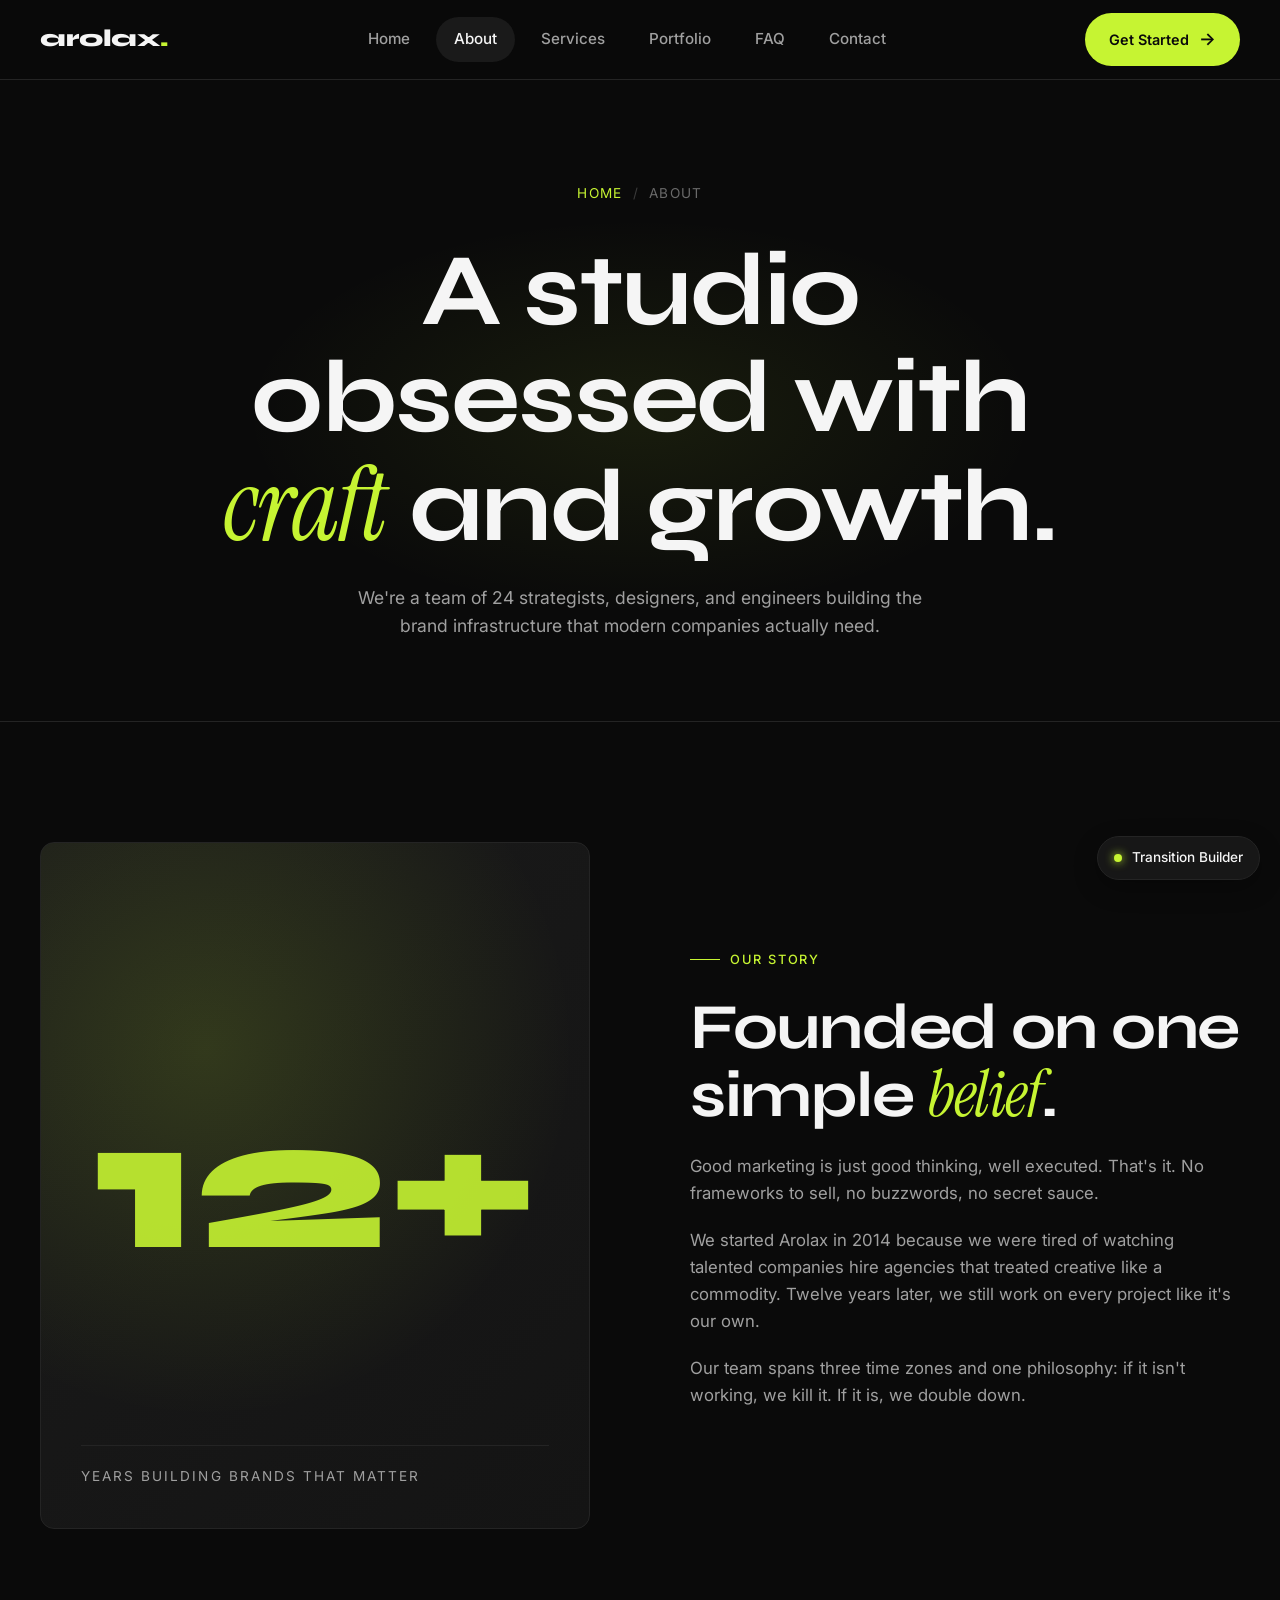
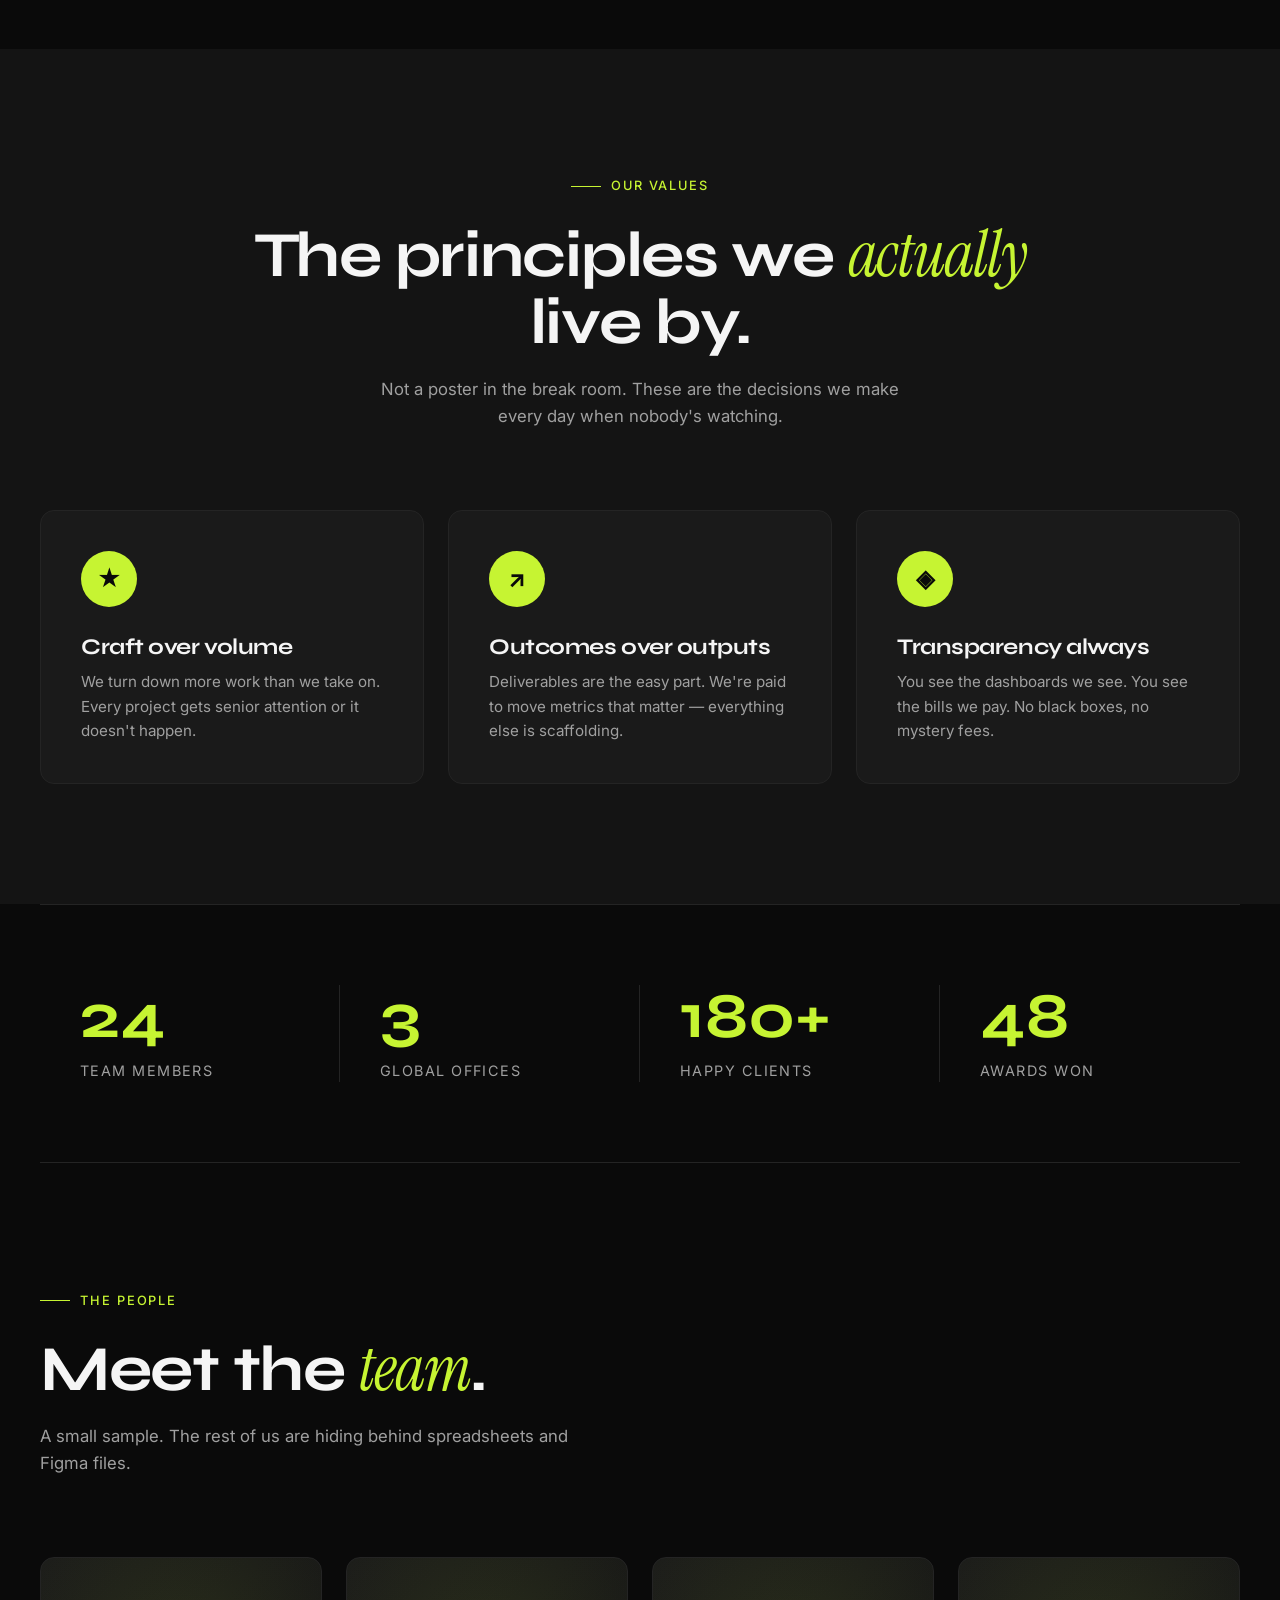
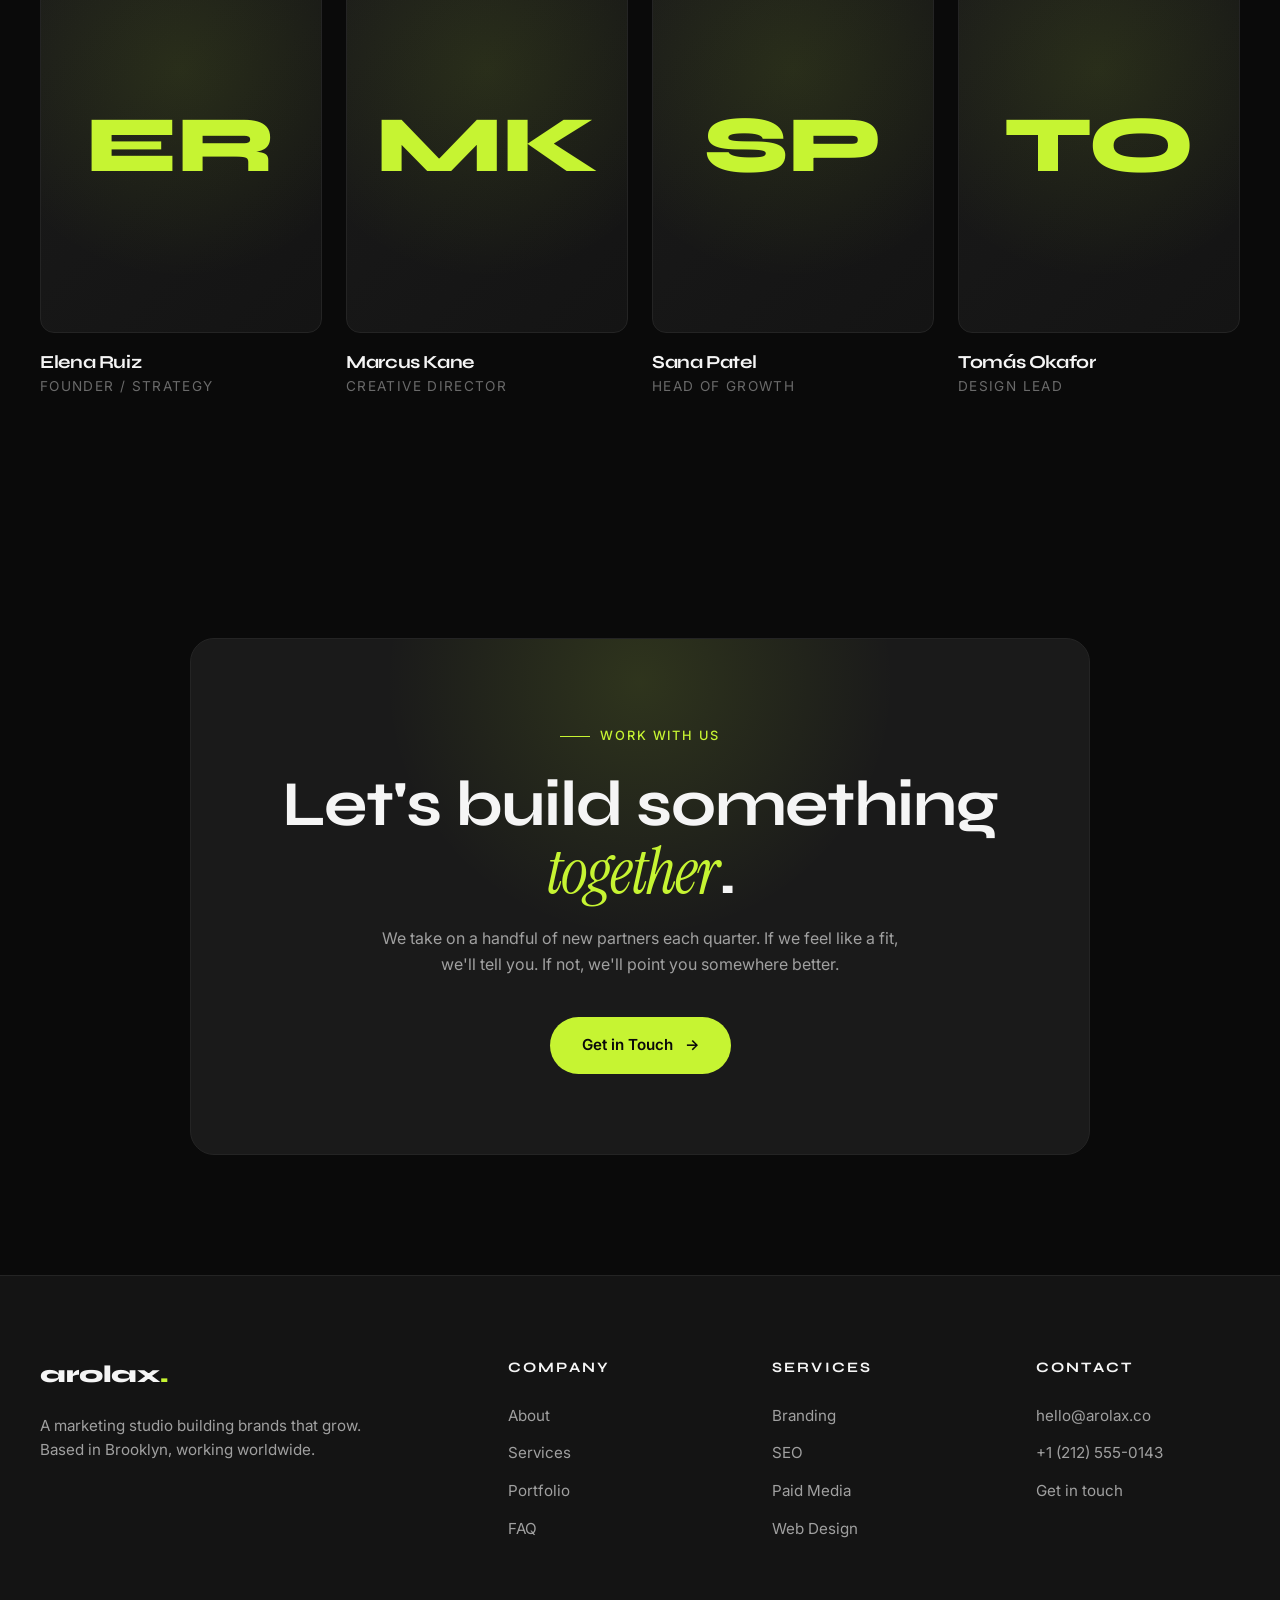
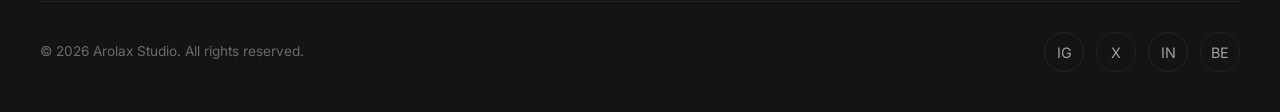
==== about.html @ c4011bba "created page transition builder" ====
<!DOCTYPE html>
<html lang="en">
<head>
    <meta charset="UTF-8">
    <meta name="viewport" content="width=device-width, initial-scale=1.0">
    <link rel="icon" type="image/png" href="favicon.png">
    <title>About — Arolax</title>
    <link rel="preconnect" href="https://fonts.googleapis.com">
    <link rel="preconnect" href="https://fonts.gstatic.com" crossorigin>
    <link href="https://fonts.googleapis.com/css2?family=Inter:wght@400;500;600;700&family=Syne:wght@500;600;700;800&family=Instrument+Serif&display=swap" rel="stylesheet">
    <link rel="stylesheet" href="css/style.css">
    <script>try{sessionStorage.getItem('pt:transitioning')==='1'&&document.documentElement.classList.add('pt-arriving');}catch(e){}</script>
</head>
<body>

    <nav class="navbar">
        <div class="nav-inner">
            <a href="index.html" class="logo">arolax<span>.</span></a>
            <ul class="nav-links">
                <li><a href="index.html">Home</a></li>
                <li><a href="about.html" class="active">About</a></li>
                <li><a href="services.html">Services</a></li>
                <li><a href="portfolio.html">Portfolio</a></li>
                <li><a href="faq.html">FAQ</a></li>
                <li><a href="contact.html">Contact</a></li>
            </ul>
            <a href="contact.html" class="nav-cta">Get Started</a>
        </div>
    </nav>

    <!-- Page hero -->
    <section class="page-hero">
        <div class="container">
            <div class="page-hero-inner">
                <div class="breadcrumb"><a href="index.html">Home</a><span class="sep">/</span><span>About</span></div>
                <h1>A studio obsessed with <em>craft</em> and growth.</h1>
                <p>We're a team of 24 strategists, designers, and engineers building the brand infrastructure that modern companies actually need.</p>
            </div>
        </div>
    </section>

    <!-- About grid -->
    <section>
        <div class="container">
            <div class="about-grid">
                <div class="about-visual">
                    <div class="about-visual-num">12+</div>
                    <div class="about-visual-label">Years Building Brands That Matter</div>
                </div>
                <div class="about-text">
                    <span class="eyebrow">Our Story</span>
                    <h2>Founded on one simple <em style="font-family:'Instrument Serif',serif;font-style:italic;color:var(--accent);font-weight:400;">belief</em>.</h2>
                    <p style="margin-top:24px;">Good marketing is just good thinking, well executed. That's it. No frameworks to sell, no buzzwords, no secret sauce.</p>
                    <p>We started Arolax in 2014 because we were tired of watching talented companies hire agencies that treated creative like a commodity. Twelve years later, we still work on every project like it's our own.</p>
                    <p>Our team spans three time zones and one philosophy: if it isn't working, we kill it. If it is, we double down.</p>
                </div>
            </div>
        </div>
    </section>

    <!-- Values -->
    <section style="background:var(--bg-alt);">
        <div class="container">
            <div class="section-head center">
                <span class="eyebrow">Our Values</span>
                <h2>The principles we <em style="font-family:'Instrument Serif',serif;font-style:italic;color:var(--accent);font-weight:400;">actually</em> live by.</h2>
                <p>Not a poster in the break room. These are the decisions we make every day when nobody's watching.</p>
            </div>
            <div class="values-grid">
                <div class="value-card">
                    <div class="value-icon">★</div>
                    <h3>Craft over volume</h3>
                    <p>We turn down more work than we take on. Every project gets senior attention or it doesn't happen.</p>
                </div>
                <div class="value-card">
                    <div class="value-icon">↗</div>
                    <h3>Outcomes over outputs</h3>
                    <p>Deliverables are the easy part. We're paid to move metrics that matter — everything else is scaffolding.</p>
                </div>
                <div class="value-card">
                    <div class="value-icon">◈</div>
                    <h3>Transparency always</h3>
                    <p>You see the dashboards we see. You see the bills we pay. No black boxes, no mystery fees.</p>
                </div>
            </div>
        </div>
    </section>

    <!-- Stats band -->
    <div class="container">
        <div class="stats-band">
            <div class="stat"><div class="stat-num">24</div><div class="stat-label">Team Members</div></div>
            <div class="stat"><div class="stat-num">3</div><div class="stat-label">Global Offices</div></div>
            <div class="stat"><div class="stat-num">180+</div><div class="stat-label">Happy Clients</div></div>
            <div class="stat"><div class="stat-num">48</div><div class="stat-label">Awards Won</div></div>
        </div>
    </div>

    <!-- Team -->
    <section>
        <div class="container">
            <div class="section-head">
                <span class="eyebrow">The People</span>
                <h2>Meet the <em style="font-family:'Instrument Serif',serif;font-style:italic;color:var(--accent);font-weight:400;">team</em>.</h2>
                <p>A small sample. The rest of us are hiding behind spreadsheets and Figma files.</p>
            </div>
            <div class="team-grid">
                <div class="team-card">
                    <div class="team-photo"><div class="team-photo-initial">ER</div></div>
                    <h4>Elena Ruiz</h4>
                    <div class="team-role">Founder / Strategy</div>
                </div>
                <div class="team-card">
                    <div class="team-photo"><div class="team-photo-initial">MK</div></div>
                    <h4>Marcus Kane</h4>
                    <div class="team-role">Creative Director</div>
                </div>
                <div class="team-card">
                    <div class="team-photo"><div class="team-photo-initial">SP</div></div>
                    <h4>Sana Patel</h4>
                    <div class="team-role">Head of Growth</div>
                </div>
                <div class="team-card">
                    <div class="team-photo"><div class="team-photo-initial">TO</div></div>
                    <h4>Tomás Okafor</h4>
                    <div class="team-role">Design Lead</div>
                </div>
            </div>
        </div>
    </section>

    <!-- CTA -->
    <div class="cta-band">
        <div class="container">
            <div class="cta-inner">
                <span class="eyebrow">Work With Us</span>
                <h2>Let's build something <em style="font-family:'Instrument Serif',serif;font-style:italic;color:var(--accent);font-weight:400;">together</em>.</h2>
                <p>We take on a handful of new partners each quarter. If we feel like a fit, we'll tell you. If not, we'll point you somewhere better.</p>
                <a href="contact.html" class="btn btn-primary">Get in Touch <span class="btn-arrow">→</span></a>
            </div>
        </div>
    </div>

    <footer class="footer">
        <div class="container">
            <div class="footer-top">
                <div class="footer-brand">
                    <a href="index.html" class="logo">arolax<span>.</span></a>
                    <p>A marketing studio building brands that grow. Based in Brooklyn, working worldwide.</p>
                </div>
                <div class="footer-col">
                    <h5>Company</h5>
                    <ul>
                        <li><a href="about.html">About</a></li>
                        <li><a href="services.html">Services</a></li>
                        <li><a href="portfolio.html">Portfolio</a></li>
                        <li><a href="faq.html">FAQ</a></li>
                    </ul>
                </div>
                <div class="footer-col">
                    <h5>Services</h5>
                    <ul>
                        <li><a href="services.html">Branding</a></li>
                        <li><a href="services.html">SEO</a></li>
                        <li><a href="services.html">Paid Media</a></li>
                        <li><a href="services.html">Web Design</a></li>
                    </ul>
                </div>
                <div class="footer-col">
                    <h5>Contact</h5>
                    <ul>
                        <li><a href="mailto:hello@arolax.co">hello@arolax.co</a></li>
                        <li><a href="tel:+12125550143">+1 (212) 555-0143</a></li>
                        <li><a href="contact.html">Get in touch</a></li>
                    </ul>
                </div>
            </div>
            <div class="footer-bottom">
                <div>© 2026 Arolax Studio. All rights reserved.</div>
                <div class="socials">
                    <a href="#">IG</a>
                    <a href="#">X</a>
                    <a href="#">IN</a>
                    <a href="#">BE</a>
                </div>
            </div>
        </div>
    </footer>

    <script src="https://cdn.jsdelivr.net/npm/gsap@3.12.5/dist/gsap.min.js"></script>
    <script src="js/main.js"></script>
    <script src="js/transitions.js"></script>
</body>
</html>
---- css/style.css ----
/* ===== Reset & Base ===== */
* {
    margin: 0;
    padding: 0;
    box-sizing: border-box;
}

:root {
    --bg: #0a0a0a;
    --bg-alt: #141414;
    --surface: #1a1a1a;
    --border: #242424;
    --text: #f5f5f5;
    --text-dim: #a0a0a0;
    --text-muted: #6a6a6a;
    --accent: #c6f432;
    --accent-dim: #9bc020;
    --radius: 14px;
    --nav-h: 80px;
    --ease: cubic-bezier(0.22, 1, 0.36, 1);
}

html, body {
    background: var(--bg);
    color: var(--text);
    font-family: 'Inter', -apple-system, BlinkMacSystemFont, 'Segoe UI', sans-serif;
    font-size: 16px;
    line-height: 1.6;
    -webkit-font-smoothing: antialiased;
    overflow-x: hidden;
}

a {
    color: inherit;
    text-decoration: none;
}

img {
    max-width: 100%;
    display: block;
}

button {
    font: inherit;
    cursor: pointer;
    border: none;
    background: none;
    color: inherit;
}

/* ===== Typography ===== */
h1, h2, h3, h4 {
    font-family: 'Syne', 'Inter', sans-serif;
    font-weight: 700;
    letter-spacing: -0.02em;
    line-height: 1.05;
}

h1 { font-size: clamp(2.5rem, 7vw, 6rem); }
h2 { font-size: clamp(2rem, 5vw, 4rem); }
h3 { font-size: clamp(1.4rem, 2.5vw, 2rem); }

.eyebrow {
    display: inline-flex;
    align-items: center;
    gap: 10px;
    font-size: 0.8rem;
    letter-spacing: 0.15em;
    text-transform: uppercase;
    color: var(--accent);
    margin-bottom: 24px;
    font-weight: 500;
}

.eyebrow::before {
    content: '';
    width: 30px;
    height: 1px;
    background: var(--accent);
}

/* ===== Layout ===== */
.container {
    max-width: 1400px;
    margin: 0 auto;
    padding: 0 40px;
}

section {
    padding: 120px 0;
    position: relative;
}

/* ===== Navbar ===== */
.navbar {
    position: fixed;
    top: 0;
    left: 0;
    right: 0;
    height: var(--nav-h);
    z-index: 100;
    background: rgba(10, 10, 10, 0.75);
    backdrop-filter: blur(20px);
    -webkit-backdrop-filter: blur(20px);
    border-bottom: 1px solid var(--border);
}

.nav-inner {
    max-width: 1400px;
    margin: 0 auto;
    height: 100%;
    padding: 0 40px;
    display: flex;
    align-items: center;
    justify-content: space-between;
}

.logo {
    font-family: 'Syne', sans-serif;
    font-weight: 800;
    font-size: 1.5rem;
    letter-spacing: -0.02em;
}

.logo span {
    color: var(--accent);
}

.nav-links {
    display: flex;
    gap: 8px;
    list-style: none;
}

.nav-links a {
    display: block;
    padding: 10px 18px;
    font-size: 0.95rem;
    font-weight: 500;
    color: var(--text-dim);
    border-radius: 999px;
    transition: color 0.3s var(--ease), background 0.3s var(--ease);
    position: relative;
}

.nav-links a:hover,
.nav-links a.active {
    color: var(--text);
    background: var(--surface);
}

.nav-cta {
    display: inline-flex;
    align-items: center;
    gap: 10px;
    padding: 12px 24px;
    background: var(--accent);
    color: #0a0a0a;
    border-radius: 999px;
    font-weight: 600;
    font-size: 0.9rem;
    transition: transform 0.3s var(--ease), background 0.3s var(--ease);
}

.nav-cta:hover {
    transform: translateY(-2px);
    background: var(--text);
}

.nav-cta::after {
    content: '→';
    font-size: 1.1rem;
}

/* ===== Buttons ===== */
.btn {
    display: inline-flex;
    align-items: center;
    gap: 12px;
    padding: 16px 32px;
    border-radius: 999px;
    font-weight: 600;
    font-size: 0.95rem;
    transition: transform 0.3s var(--ease), background 0.3s var(--ease);
    cursor: pointer;
}

.btn-primary {
    background: var(--accent);
    color: #0a0a0a;
}

.btn-primary:hover {
    transform: translateY(-2px);
    background: var(--text);
}

.btn-ghost {
    background: transparent;
    color: var(--text);
    border: 1px solid var(--border);
}

.btn-ghost:hover {
    background: var(--surface);
    border-color: var(--accent);
}

.btn-arrow {
    display: inline-block;
    transition: transform 0.3s var(--ease);
}

.btn:hover .btn-arrow {
    transform: translateX(4px);
}

/* ===== Hero ===== */
.hero {
    min-height: 100vh;
    display: flex;
    align-items: center;
    padding-top: calc(var(--nav-h) + 60px);
    padding-bottom: 80px;
    position: relative;
    overflow: hidden;
}

.hero-bg {
    position: absolute;
    inset: 0;
    z-index: 0;
    pointer-events: none;
}

.hero-bg::before {
    content: '';
    position: absolute;
    top: 20%;
    left: -10%;
    width: 600px;
    height: 600px;
    background: radial-gradient(circle, rgba(198, 244, 50, 0.12), transparent 70%);
    filter: blur(60px);
}

.hero-bg::after {
    content: '';
    position: absolute;
    bottom: 10%;
    right: -10%;
    width: 500px;
    height: 500px;
    background: radial-gradient(circle, rgba(198, 244, 50, 0.08), transparent 70%);
    filter: blur(60px);
}

.hero-inner {
    position: relative;
    z-index: 1;
    display: grid;
    grid-template-columns: 1.4fr 1fr;
    gap: 80px;
    align-items: end;
}

.hero-title {
    margin-bottom: 40px;
}

.hero-title em {
    font-style: italic;
    color: var(--accent);
    font-family: 'Instrument Serif', serif;
    font-weight: 400;
}

.hero-subtitle {
    font-size: 1.1rem;
    color: var(--text-dim);
    max-width: 440px;
    margin-bottom: 40px;
    line-height: 1.7;
}

.hero-ctas {
    display: flex;
    gap: 16px;
    flex-wrap: wrap;
}

.hero-meta {
    display: flex;
    flex-direction: column;
    gap: 28px;
    padding-bottom: 20px;
}

.hero-stat {
    border-left: 2px solid var(--accent);
    padding-left: 20px;
}

.hero-stat-num {
    font-family: 'Syne', sans-serif;
    font-size: 3rem;
    font-weight: 700;
    color: var(--text);
    line-height: 1;
    margin-bottom: 4px;
}

.hero-stat-label {
    font-size: 0.85rem;
    color: var(--text-muted);
    text-transform: uppercase;
    letter-spacing: 0.1em;
}

/* ===== Marquee ===== */
.marquee {
    padding: 40px 0;
    border-top: 1px solid var(--border);
    border-bottom: 1px solid var(--border);
    overflow: hidden;
    background: var(--bg-alt);
}

.marquee-track {
    display: flex;
    gap: 80px;
    white-space: nowrap;
    animation: marquee 30s linear infinite;
    width: max-content;
}

.marquee-item {
    font-family: 'Syne', sans-serif;
    font-size: 2.5rem;
    font-weight: 700;
    color: var(--text-dim);
    display: flex;
    align-items: center;
    gap: 80px;
}

.marquee-item::after {
    content: '✦';
    color: var(--accent);
    font-size: 1.5rem;
}

@keyframes marquee {
    to { transform: translateX(-50%); }
}

/* ===== Section heading ===== */
.section-head {
    max-width: 800px;
    margin-bottom: 80px;
}

.section-head.center {
    margin-left: auto;
    margin-right: auto;
    text-align: center;
}

.section-head p {
    color: var(--text-dim);
    font-size: 1.05rem;
    margin-top: 20px;
    max-width: 560px;
}

.section-head.center p {
    margin-left: auto;
    margin-right: auto;
}

/* ===== Services grid ===== */
.services-grid {
    display: grid;
    grid-template-columns: repeat(3, 1fr);
    gap: 24px;
}

.service-card {
    background: var(--surface);
    border: 1px solid var(--border);
    border-radius: var(--radius);
    padding: 40px 32px;
    transition: transform 0.4s var(--ease), border-color 0.4s var(--ease);
    position: relative;
    overflow: hidden;
}

.service-card:hover {
    transform: translateY(-6px);
    border-color: var(--accent);
}

.service-card .num {
    font-family: 'Syne', sans-serif;
    font-size: 0.9rem;
    color: var(--text-muted);
    margin-bottom: 40px;
    display: block;
}

.service-card h3 {
    margin-bottom: 16px;
}

.service-card p {
    color: var(--text-dim);
    font-size: 0.95rem;
    margin-bottom: 28px;
}

.service-card .link {
    display: inline-flex;
    align-items: center;
    gap: 10px;
    color: var(--accent);
    font-weight: 500;
    font-size: 0.9rem;
}

.service-card .link::after {
    content: '→';
    transition: transform 0.3s var(--ease);
}

.service-card:hover .link::after {
    transform: translateX(4px);
}

/* ===== About sections ===== */
.about-grid {
    display: grid;
    grid-template-columns: 1fr 1fr;
    gap: 100px;
    align-items: center;
}

.about-visual {
    aspect-ratio: 4/5;
    border-radius: var(--radius);
    background: linear-gradient(135deg, var(--surface), var(--bg-alt));
    border: 1px solid var(--border);
    position: relative;
    overflow: hidden;
    display: flex;
    align-items: center;
    justify-content: center;
}

.about-visual::before {
    content: '';
    position: absolute;
    inset: 0;
    background: radial-gradient(circle at 30% 30%, rgba(198, 244, 50, 0.15), transparent 60%);
}

.about-visual-num {
    font-family: 'Syne', sans-serif;
    font-size: 12rem;
    font-weight: 800;
    color: var(--accent);
    line-height: 1;
    opacity: 0.9;
    position: relative;
}

.about-visual-label {
    position: absolute;
    bottom: 40px;
    left: 40px;
    right: 40px;
    font-size: 0.85rem;
    color: var(--text-dim);
    text-transform: uppercase;
    letter-spacing: 0.15em;
    border-top: 1px solid var(--border);
    padding-top: 20px;
}

.about-text p {
    color: var(--text-dim);
    margin-bottom: 20px;
    font-size: 1.05rem;
}

.about-features {
    margin-top: 40px;
    display: flex;
    flex-direction: column;
    gap: 16px;
}

.about-feature {
    display: flex;
    align-items: flex-start;
    gap: 16px;
}

.about-feature-icon {
    width: 32px;
    height: 32px;
    border-radius: 50%;
    background: var(--accent);
    color: #0a0a0a;
    display: grid;
    place-items: center;
    flex-shrink: 0;
    font-weight: 700;
    font-size: 0.8rem;
}

.about-feature h4 {
    font-size: 1.05rem;
    margin-bottom: 4px;
}

.about-feature p {
    color: var(--text-dim);
    font-size: 0.9rem;
    margin: 0;
}

/* ===== Stats band ===== */
.stats-band {
    display: grid;
    grid-template-columns: repeat(4, 1fr);
    gap: 0;
    padding: 80px 0;
    border-top: 1px solid var(--border);
    border-bottom: 1px solid var(--border);
}

.stat {
    padding: 0 40px;
    border-right: 1px solid var(--border);
}

.stat:last-child {
    border-right: none;
}

.stat-num {
    font-family: 'Syne', sans-serif;
    font-size: clamp(2.5rem, 5vw, 4rem);
    font-weight: 700;
    color: var(--accent);
    line-height: 1;
    margin-bottom: 10px;
}

.stat-label {
    color: var(--text-dim);
    font-size: 0.9rem;
    text-transform: uppercase;
    letter-spacing: 0.1em;
}

/* ===== Portfolio grid ===== */
.portfolio-grid {
    display: grid;
    grid-template-columns: repeat(2, 1fr);
    gap: 32px;
}

.portfolio-item {
    border-radius: var(--radius);
    overflow: hidden;
    background: var(--surface);
    border: 1px solid var(--border);
    transition: transform 0.4s var(--ease), border-color 0.4s var(--ease);
    cursor: pointer;
}

.portfolio-item:hover {
    transform: translateY(-6px);
    border-color: var(--accent);
}

.portfolio-thumb {
    aspect-ratio: 16/10;
    background: linear-gradient(135deg, #1a1a1a, #2a2a2a);
    position: relative;
    overflow: hidden;
    display: grid;
    place-items: center;
}

.portfolio-thumb::before {
    content: '';
    position: absolute;
    inset: 0;
    background: radial-gradient(circle at 50% 50%, rgba(198, 244, 50, 0.15), transparent 70%);
}

.portfolio-thumb-label {
    font-family: 'Syne', sans-serif;
    font-size: 5rem;
    font-weight: 800;
    color: var(--text);
    opacity: 0.08;
    letter-spacing: -0.03em;
    position: relative;
}

.portfolio-meta {
    padding: 28px 32px;
    display: flex;
    justify-content: space-between;
    align-items: flex-end;
    gap: 20px;
}

.portfolio-meta h3 {
    margin-bottom: 8px;
}

.portfolio-tag {
    color: var(--text-muted);
    font-size: 0.85rem;
    text-transform: uppercase;
    letter-spacing: 0.1em;
}

.portfolio-arrow {
    width: 48px;
    height: 48px;
    border-radius: 50%;
    background: var(--bg);
    border: 1px solid var(--border);
    display: grid;
    place-items: center;
    font-size: 1.2rem;
    flex-shrink: 0;
    transition: background 0.3s var(--ease), color 0.3s var(--ease);
}

.portfolio-item:hover .portfolio-arrow {
    background: var(--accent);
    color: #0a0a0a;
    border-color: var(--accent);
}

/* ===== FAQ ===== */
.faq-wrap {
    max-width: 900px;
    margin: 0 auto;
}

.faq-item {
    border-bottom: 1px solid var(--border);
}

.faq-item:first-child {
    border-top: 1px solid var(--border);
}

.faq-q {
    width: 100%;
    padding: 32px 0;
    display: flex;
    align-items: center;
    justify-content: space-between;
    gap: 20px;
    text-align: left;
    font-family: 'Syne', sans-serif;
    font-size: 1.3rem;
    font-weight: 600;
    color: var(--text);
    transition: color 0.3s var(--ease);
}

.faq-q:hover {
    color: var(--accent);
}

.faq-icon {
    width: 44px;
    height: 44px;
    border-radius: 50%;
    border: 1px solid var(--border);
    display: grid;
    place-items: center;
    font-size: 1.2rem;
    color: var(--text-dim);
    flex-shrink: 0;
    transition: all 0.3s var(--ease);
}

.faq-item.open .faq-icon {
    background: var(--accent);
    border-color: var(--accent);
    color: #0a0a0a;
    transform: rotate(45deg);
}

.faq-a {
    max-height: 0;
    overflow: hidden;
    transition: max-height 0.5s var(--ease);
}

.faq-a-inner {
    padding: 0 0 32px 0;
    color: var(--text-dim);
    font-size: 1rem;
    max-width: 720px;
    line-height: 1.7;
}

.faq-item.open .faq-a {
    max-height: 300px;
}

/* ===== Contact ===== */
.contact-grid {
    display: grid;
    grid-template-columns: 1fr 1.2fr;
    gap: 80px;
}

.contact-info h2 {
    margin-bottom: 24px;
}

.contact-info p {
    color: var(--text-dim);
    margin-bottom: 48px;
    max-width: 420px;
}

.contact-list {
    list-style: none;
    display: flex;
    flex-direction: column;
    gap: 28px;
}

.contact-list li {
    display: flex;
    align-items: flex-start;
    gap: 20px;
}

.contact-list .icon {
    width: 48px;
    height: 48px;
    border-radius: 50%;
    background: var(--surface);
    border: 1px solid var(--border);
    display: grid;
    place-items: center;
    color: var(--accent);
    font-size: 1.1rem;
    flex-shrink: 0;
}

.contact-list .label {
    display: block;
    font-size: 0.8rem;
    color: var(--text-muted);
    text-transform: uppercase;
    letter-spacing: 0.1em;
    margin-bottom: 4px;
}

.contact-list .value {
    display: block;
    color: var(--text);
    font-size: 1.05rem;
    font-weight: 500;
}

.contact-form {
    background: var(--surface);
    border: 1px solid var(--border);
    border-radius: var(--radius);
    padding: 48px;
}

.field {
    margin-bottom: 24px;
}

.field label {
    display: block;
    font-size: 0.85rem;
    color: var(--text-muted);
    margin-bottom: 10px;
    text-transform: uppercase;
    letter-spacing: 0.1em;
}

.field input,
.field textarea {
    width: 100%;
    background: var(--bg);
    border: 1px solid var(--border);
    border-radius: 10px;
    padding: 16px 20px;
    color: var(--text);
    font: inherit;
    transition: border-color 0.3s var(--ease);
}

.field input:focus,
.field textarea:focus {
    outline: none;
    border-color: var(--accent);
}

.field textarea {
    min-height: 140px;
    resize: vertical;
}

.field-row {
    display: grid;
    grid-template-columns: 1fr 1fr;
    gap: 20px;
}

/* ===== CTA band ===== */
.cta-band {
    padding: 120px 0;
    text-align: center;
}

.cta-inner {
    max-width: 900px;
    margin: 0 auto;
    background: var(--surface);
    border: 1px solid var(--border);
    border-radius: 24px;
    padding: 80px 60px;
    position: relative;
    overflow: hidden;
}

.cta-inner::before {
    content: '';
    position: absolute;
    top: -50%;
    left: 50%;
    transform: translateX(-50%);
    width: 600px;
    height: 600px;
    background: radial-gradient(circle, rgba(198, 244, 50, 0.12), transparent 60%);
    pointer-events: none;
}

.cta-inner > * {
    position: relative;
}

.cta-inner h2 {
    margin-bottom: 20px;
}

.cta-inner p {
    color: var(--text-dim);
    margin-bottom: 40px;
    max-width: 520px;
    margin-left: auto;
    margin-right: auto;
}

/* ===== Footer ===== */
.footer {
    border-top: 1px solid var(--border);
    padding: 80px 0 40px;
    background: var(--bg-alt);
}

.footer-top {
    display: grid;
    grid-template-columns: 2fr 1fr 1fr 1fr;
    gap: 60px;
    margin-bottom: 60px;
}

.footer-brand .logo {
    margin-bottom: 20px;
    display: inline-block;
}

.footer-brand p {
    color: var(--text-dim);
    max-width: 340px;
    font-size: 0.95rem;
}

.footer-col h5 {
    font-family: 'Syne', sans-serif;
    font-size: 0.9rem;
    text-transform: uppercase;
    letter-spacing: 0.15em;
    color: var(--text);
    margin-bottom: 24px;
}

.footer-col ul {
    list-style: none;
    display: flex;
    flex-direction: column;
    gap: 12px;
}

.footer-col a {
    color: var(--text-dim);
    font-size: 0.95rem;
    transition: color 0.3s var(--ease);
}

.footer-col a:hover {
    color: var(--accent);
}

.footer-bottom {
    display: flex;
    justify-content: space-between;
    align-items: center;
    padding-top: 30px;
    border-top: 1px solid var(--border);
    color: var(--text-muted);
    font-size: 0.85rem;
}

.socials {
    display: flex;
    gap: 12px;
}

.socials a {
    width: 40px;
    height: 40px;
    border-radius: 50%;
    border: 1px solid var(--border);
    display: grid;
    place-items: center;
    color: var(--text-dim);
    transition: all 0.3s var(--ease);
    font-size: 0.9rem;
}

.socials a:hover {
    background: var(--accent);
    color: #0a0a0a;
    border-color: var(--accent);
}

/* ===== Page hero (for interior pages) ===== */
.page-hero {
    padding-top: calc(var(--nav-h) + 100px);
    padding-bottom: 80px;
    border-bottom: 1px solid var(--border);
    position: relative;
    overflow: hidden;
}

.page-hero::before {
    content: '';
    position: absolute;
    top: 30%;
    left: 50%;
    transform: translateX(-50%);
    width: 800px;
    height: 400px;
    background: radial-gradient(ellipse, rgba(198, 244, 50, 0.08), transparent 70%);
    pointer-events: none;
}

.page-hero-inner {
    position: relative;
    text-align: center;
    max-width: 900px;
    margin: 0 auto;
}

.page-hero h1 {
    font-size: clamp(3rem, 8vw, 7rem);
    margin-bottom: 24px;
}

.page-hero h1 em {
    font-family: 'Instrument Serif', serif;
    font-style: italic;
    font-weight: 400;
    color: var(--accent);
}

.page-hero p {
    color: var(--text-dim);
    font-size: 1.1rem;
    max-width: 600px;
    margin: 0 auto;
}

.breadcrumb {
    display: inline-flex;
    align-items: center;
    gap: 10px;
    margin-bottom: 32px;
    font-size: 0.85rem;
    color: var(--text-muted);
    text-transform: uppercase;
    letter-spacing: 0.1em;
}

.breadcrumb a {
    color: var(--accent);
}

.breadcrumb .sep {
    opacity: 0.5;
}

/* ===== Team grid (about page) ===== */
.team-grid {
    display: grid;
    grid-template-columns: repeat(4, 1fr);
    gap: 24px;
}

.team-card {
    text-align: left;
}

.team-photo {
    aspect-ratio: 3/4;
    border-radius: var(--radius);
    background: linear-gradient(135deg, var(--surface), var(--bg-alt));
    border: 1px solid var(--border);
    margin-bottom: 20px;
    position: relative;
    overflow: hidden;
    display: grid;
    place-items: center;
}

.team-photo::before {
    content: '';
    position: absolute;
    inset: 0;
    background: radial-gradient(circle at 50% 30%, rgba(198, 244, 50, 0.1), transparent 70%);
}

.team-photo-initial {
    font-family: 'Syne', sans-serif;
    font-size: 5rem;
    font-weight: 800;
    color: var(--accent);
    position: relative;
}

.team-card h4 {
    font-size: 1.15rem;
    margin-bottom: 4px;
}

.team-role {
    color: var(--text-muted);
    font-size: 0.85rem;
    text-transform: uppercase;
    letter-spacing: 0.1em;
}

/* ===== Values (about) ===== */
.values-grid {
    display: grid;
    grid-template-columns: repeat(3, 1fr);
    gap: 24px;
}

.value-card {
    padding: 40px;
    border: 1px solid var(--border);
    border-radius: var(--radius);
    background: var(--surface);
}

.value-icon {
    width: 56px;
    height: 56px;
    border-radius: 50%;
    background: var(--accent);
    color: #0a0a0a;
    display: grid;
    place-items: center;
    font-size: 1.5rem;
    font-weight: 700;
    margin-bottom: 28px;
}

.value-card h3 {
    font-size: 1.4rem;
    margin-bottom: 12px;
}

.value-card p {
    color: var(--text-dim);
    font-size: 0.95rem;
}

/* ===== Service detail list ===== */
.services-list {
    display: flex;
    flex-direction: column;
    border-top: 1px solid var(--border);
}

.service-row {
    display: grid;
    grid-template-columns: 80px 1fr 2fr auto;
    gap: 40px;
    align-items: center;
    padding: 40px 20px;
    border-bottom: 1px solid var(--border);
    transition: background 0.3s var(--ease);
    cursor: pointer;
}

.service-row:hover {
    background: var(--surface);
}

.service-row .s-num {
    font-family: 'Syne', sans-serif;
    color: var(--text-muted);
    font-size: 0.9rem;
}

.service-row h3 {
    font-size: 1.8rem;
    transition: color 0.3s var(--ease);
}

.service-row:hover h3 {
    color: var(--accent);
}

.service-row p {
    color: var(--text-dim);
    font-size: 0.95rem;
}

.service-row .s-arrow {
    width: 56px;
    height: 56px;
    border-radius: 50%;
    border: 1px solid var(--border);
    display: grid;
    place-items: center;
    font-size: 1.2rem;
    transition: all 0.3s var(--ease);
}

.service-row:hover .s-arrow {
    background: var(--accent);
    border-color: var(--accent);
    color: #0a0a0a;
    transform: rotate(-45deg);
}

/* ===== Responsive ===== */
@media (max-width: 1024px) {
    .hero-inner { grid-template-columns: 1fr; gap: 60px; }
    .about-grid { grid-template-columns: 1fr; gap: 60px; }
    .services-grid { grid-template-columns: repeat(2, 1fr); }
    .team-grid { grid-template-columns: repeat(2, 1fr); }
    .values-grid { grid-template-columns: 1fr; }
    .stats-band { grid-template-columns: repeat(2, 1fr); gap: 40px; }
    .stat { border-right: none; }
    .contact-grid { grid-template-columns: 1fr; gap: 60px; }
    .footer-top { grid-template-columns: 1fr 1fr; gap: 40px; }
    .service-row { grid-template-columns: 60px 1fr auto; }
    .service-row p { display: none; }
}

@media (max-width: 720px) {
    section { padding: 80px 0; }
    .container { padding: 0 24px; }
    .nav-links { display: none; }
    .services-grid { grid-template-columns: 1fr; }
    .portfolio-grid { grid-template-columns: 1fr; }
    .team-grid { grid-template-columns: 1fr 1fr; }
    .footer-top { grid-template-columns: 1fr; }
    .field-row { grid-template-columns: 1fr; }
    .contact-form { padding: 32px 24px; }
    .cta-inner { padding: 60px 24px; }
    .footer-bottom { flex-direction: column; gap: 20px; }
}

/* ============================================================
   Page Transition Core
   ============================================================ */

html.pt-arriving body::before {
    content: '';
    position: fixed;
    inset: 0;
    background: #0a0a0a;
    z-index: 99998;
    pointer-events: none;
}

.pt-overlay {
    position: fixed;
    inset: 0;
    z-index: 99999;
    pointer-events: none;
    overflow: hidden;
    visibility: hidden;
}

.pt-overlay.is-active {
    pointer-events: auto;
    visibility: visible;
}

/* Curtain / Fade share .pt-panel */
.pt-overlay[data-transition="curtain"] .pt-panel,
.pt-overlay[data-transition="fade"] .pt-panel {
    position: absolute;
    inset: 0;
    will-change: transform, opacity;
}

/* Diagonal — oversized so rotation still covers viewport */
.pt-overlay[data-transition="diagonal"] .pt-panel {
    position: absolute;
    top: -50%;
    left: -50%;
    width: 200%;
    height: 200%;
    will-change: transform;
}

/* Split */
.pt-overlay[data-transition="split"] .pt-split-a,
.pt-overlay[data-transition="split"] .pt-split-b {
    position: absolute;
    will-change: transform;
}
.pt-overlay[data-transition="split"][data-axis="vertical"] .pt-split-a {
    top: 0; left: 0; right: 0; height: 50%;
}
.pt-overlay[data-transition="split"][data-axis="vertical"] .pt-split-b {
    bottom: 0; left: 0; right: 0; height: 50%;
}
.pt-overlay[data-transition="split"][data-axis="horizontal"] .pt-split-a {
    top: 0; bottom: 0; left: 0; width: 50%;
}
.pt-overlay[data-transition="split"][data-axis="horizontal"] .pt-split-b {
    top: 0; bottom: 0; right: 0; width: 50%;
}

/* Stagger */
.pt-overlay[data-transition="stagger"] {
    display: flex;
}
.pt-overlay[data-transition="stagger"] .pt-bar {
    flex: 1;
    will-change: transform;
}

/* Circle */
.pt-overlay[data-transition="circle"] .pt-circle {
    position: absolute;
    width: 12vmax;
    height: 12vmax;
    margin-top: -6vmax;
    margin-left: -6vmax;
    border-radius: 50%;
    will-change: transform;
}

/* Tile Grid — 2D stagger reveal */
.pt-overlay[data-transition="tileGrid"] {
    display: grid;
    grid-template-rows:    repeat(var(--pt-grid-rows, 5), 1fr);
    grid-template-columns: repeat(var(--pt-grid-cols, 7), 1fr);
}

.pt-overlay[data-transition="tileGrid"] .pt-tile {
    width: 100%;
    height: 100%;
    will-change: transform, opacity;
}

/* Push Slide — a leading accent strip followed by the solid panel */
.pt-overlay[data-transition="push"] .pt-push-wrap {
    position: absolute;
    inset: 0;
    will-change: transform;
}

/* Shutter — horizontal or vertical slats scaling closed/open */
.pt-overlay[data-transition="shutter"] {
    display: flex;
}
.pt-overlay[data-transition="shutter"][data-axis="horizontal"] {
    flex-direction: column;
}
.pt-overlay[data-transition="shutter"][data-axis="vertical"] {
    flex-direction: row;
}
.pt-overlay[data-transition="shutter"] .pt-slat {
    flex: 1;
    will-change: transform;
}

/* Iris — polygon clip-path reveal */
.pt-overlay[data-transition="iris"] .pt-panel {
    position: absolute;
    inset: 0;
    will-change: clip-path;
}

/* Layers Slide — stacked colored panels sliding with stagger */
.pt-overlay[data-transition="layers"] .pt-layer {
    position: absolute;
    inset: 0;
    will-change: transform;
}

/* Overlay UI — brand label and optional spinner shown while covering */
.pt-overlay-ui {
    position: absolute;
    inset: 0;
    z-index: 10;
    display: flex;
    flex-direction: column;
    align-items: center;
    justify-content: center;
    gap: 28px;
    pointer-events: none;
    opacity: 0;
    visibility: hidden;
    padding: 20px;
    text-align: center;
}

.pt-overlay-logo {
    display: block;
    width: auto;
    max-width: min(80%, 360px);
    object-fit: contain;
    /* height is set inline from Logo Size */
}

.pt-overlay-logo-svg {
    display: flex;
    align-items: center;
    justify-content: center;
    max-width: min(80%, 360px);
}

.pt-overlay-logo-svg svg {
    height: 100%;
    width: auto;
    max-width: 100%;
    display: block;
}

.pt-overlay-label {
    font-family: 'Syne', sans-serif;
    font-weight: 800;
    font-size: clamp(1.5rem, 3.5vw, 2.75rem);
    letter-spacing: 0.25em;
    color: var(--accent);
    text-transform: uppercase;
    line-height: 1;
}

.pt-overlay-spinner {
    width: 32px;
    height: 32px;
    opacity: 0;
    visibility: hidden;
}

.pt-overlay-spinner-ring {
    width: 100%;
    height: 100%;
    border: 2px solid rgba(255, 255, 255, 0.12);
    border-top-color: var(--accent);
    border-radius: 50%;
    animation: pt-spin 0.8s linear infinite;
}

@keyframes pt-spin {
    to { transform: rotate(360deg); }
}

/* Scale, Clip, Crossfade — full-viewport panel */
.pt-overlay[data-transition="scale"] .pt-panel,
.pt-overlay[data-transition="clip"] .pt-panel,
.pt-overlay[data-transition="crossfade"] .pt-panel {
    position: absolute;
    inset: 0;
    will-change: transform, opacity, clip-path;
}

/* Flip — 3D transform setup */
.pt-overlay[data-transition="flip"] .pt-panel {
    position: absolute;
    inset: 0;
    backface-visibility: hidden;
    -webkit-backface-visibility: hidden;
    transform-style: preserve-3d;
    will-change: transform;
}

/* ============================================================
   Transition Builder UI — modal with Custom / Preset tabs
   ============================================================ */

/* Floating trigger */
.pt-trigger {
    position: fixed;
    bottom: 20px;
    right: 20px;
    z-index: 99995;
    display: inline-flex;
    align-items: center;
    gap: 10px;
    padding: 10px 16px;
    background: rgba(26, 26, 26, 0.92);
    backdrop-filter: blur(12px);
    -webkit-backdrop-filter: blur(12px);
    border: 1px solid var(--border);
    border-radius: 999px;
    color: var(--text);
    font-family: 'Inter', sans-serif;
    font-size: 0.85rem;
    font-weight: 500;
    cursor: pointer;
    box-shadow: 0 8px 24px rgba(0, 0, 0, 0.3);
    transition: border-color 0.2s, transform 0.2s;
}

.pt-trigger:hover {
    border-color: var(--accent);
    transform: translateY(-1px);
}

.pt-trigger-dot {
    width: 8px;
    height: 8px;
    border-radius: 50%;
    background: var(--accent);
    box-shadow: 0 0 10px var(--accent);
}

/* Modal backdrop */
.pt-modal {
    position: fixed;
    inset: 0;
    z-index: 99996;
    background: rgba(0, 0, 0, 0.65);
    backdrop-filter: blur(6px);
    -webkit-backdrop-filter: blur(6px);
    display: none;
    align-items: center;
    justify-content: center;
    padding: 24px;
    opacity: 0;
    transition: opacity 0.25s ease;
}

.pt-modal.open {
    display: flex;
    opacity: 1;
}

.pt-modal-inner {
    width: 680px;
    height: 720px;
    max-width: 100%;
    max-height: 100%;
    background: #1c1c1c;
    border: 1px solid #2a2a2a;
    border-radius: 14px;
    display: flex;
    overflow: hidden;
    box-shadow: 0 30px 80px rgba(0, 0, 0, 0.7);
    color: var(--text);
    font-family: 'Inter', sans-serif;
}

/* Sidebar */
.pt-side {
    width: 180px;
    flex-shrink: 0;
    background: #141414;
    border-right: 1px solid #262626;
    padding: 20px 0;
    overflow-y: auto;
}

.pt-side-item {
    padding: 10px 22px;
    color: #8a8a8a;
    font-size: 0.85rem;
    cursor: pointer;
    transition: background 0.15s, color 0.15s;
    position: relative;
    user-select: none;
}

.pt-side-item:hover {
    color: var(--text);
    background: rgba(255, 255, 255, 0.02);
}

.pt-side-item.active {
    color: var(--text);
    background: #1c1c1c;
    font-weight: 600;
}

.pt-side-item.active::before {
    content: '';
    position: absolute;
    left: 0;
    top: 8px;
    bottom: 8px;
    width: 2px;
    background: var(--accent);
}

.pt-side-item[data-disabled] {
    opacity: 0.6;
    cursor: default;
}

.pt-side-item[data-disabled]:hover {
    background: transparent;
    color: #8a8a8a;
}

/* Main column */
.pt-main {
    flex: 1;
    display: flex;
    flex-direction: column;
    padding: 24px 24px 20px;
    min-width: 0;
    position: relative;
}

/* Export code view (slides over the main pane) */
.pt-export-view {
    position: absolute;
    inset: 0;
    background: #1c1c1c;
    padding: 24px;
    display: flex;
    flex-direction: column;
    z-index: 2;
    animation: pt-fade-in 0.2s ease;
}

@keyframes pt-fade-in {
    from { opacity: 0; transform: translateY(4px); }
    to   { opacity: 1; transform: translateY(0); }
}

.pt-export-head {
    margin-bottom: 14px;
}

.pt-export-title {
    font-family: 'Syne', sans-serif;
    font-size: 1.1rem;
    font-weight: 700;
    color: var(--text);
    margin: 0 0 6px;
}

.pt-export-sub {
    color: #888;
    font-size: 0.8rem;
    line-height: 1.5;
}

.pt-export-sub code {
    background: #0f0f0f;
    border: 1px solid #262626;
    color: var(--accent);
    padding: 1px 6px;
    border-radius: 4px;
    font-size: 0.75rem;
}

.pt-export-code {
    flex: 1;
    background: #0f0f0f;
    border: 1px solid #262626;
    color: #e0e0e0;
    border-radius: 8px;
    padding: 14px 16px;
    font-family: 'Menlo', 'Monaco', 'Courier New', monospace;
    font-size: 0.78rem;
    line-height: 1.55;
    resize: none;
    outline: none;
    white-space: pre;
    overflow: auto;
    margin-top: 8px;
}

.pt-export-code:focus {
    border-color: var(--accent);
}

.pt-export-foot {
    display: flex;
    gap: 8px;
    justify-content: flex-end;
    padding-top: 14px;
    border-top: 1px solid #262626;
    margin-top: 14px;
}

/* Tabs */
.pt-tabs {
    display: flex;
    gap: 4px;
    padding: 4px;
    background: #0f0f0f;
    border: 1px solid #262626;
    border-radius: 8px;
    margin-bottom: 14px;
    flex-shrink: 0;
}

.pt-tab {
    flex: 1;
    padding: 9px 16px;
    background: transparent;
    border: none;
    color: #888;
    border-radius: 5px;
    cursor: pointer;
    font-size: 0.85rem;
    font-weight: 500;
    font-family: inherit;
    transition: background 0.15s, color 0.15s;
}

.pt-tab.active {
    background: #2a2a2a;
    color: var(--text);
}

.pt-tab:not(.active):hover {
    color: #c0c0c0;
}

/* Panes */
.pt-panes {
    flex: 1;
    min-height: 0;
    overflow-y: auto;
    overflow-x: hidden;
    padding-right: 2px;
    margin-right: -2px;
    /* hide scrollbar (Firefox / IE) */
    scrollbar-width: none;
    -ms-overflow-style: none;
}

/* hide scrollbar (WebKit) */
.pt-panes::-webkit-scrollbar {
    width: 0;
    height: 0;
    display: none;
}

.pt-pane {
    display: none;
    padding-bottom: 4px;
}

.pt-pane.active {
    display: block;
}

/* Form rows — compact so all rows fit without needing scroll */
.pt-row {
    display: flex;
    align-items: center;
    justify-content: space-between;
    gap: 16px;
    padding: 5px 0;
}

.pt-row-between {
    padding-top: 10px;
    padding-bottom: 2px;
}

.pt-row-label {
    color: var(--text);
    font-size: 0.85rem;
    font-weight: 500;
    display: inline-flex;
    align-items: center;
    gap: 6px;
    flex-shrink: 0;
}

.pt-info {
    display: inline-flex;
    align-items: center;
    justify-content: center;
    width: 14px;
    height: 14px;
    border: 1px solid #555;
    border-radius: 50%;
    font-family: 'Times New Roman', serif;
    font-style: italic;
    font-size: 0.7rem;
    color: #888;
    background: transparent;
    cursor: help;
    line-height: 1;
}

.pt-row-input {
    width: 260px;
    flex-shrink: 0;
}

.pt-input {
    width: 100%;
    background: #0f0f0f;
    border: 1px solid #262626;
    color: var(--text);
    padding: 7px 11px;
    border-radius: 6px;
    font-size: 0.85rem;
    font-family: inherit;
    transition: border-color 0.15s;
}

.pt-input:focus {
    outline: none;
    border-color: var(--accent);
}

.pt-input::placeholder {
    color: #555;
}

select.pt-input {
    cursor: pointer;
    appearance: none;
    -webkit-appearance: none;
    background-image: url("data:image/svg+xml;charset=utf-8,%3Csvg xmlns='http://www.w3.org/2000/svg' width='10' height='6' viewBox='0 0 10 6'%3E%3Cpath fill='%238a8a8a' d='M0 0l5 6 5-6z'/%3E%3C/svg%3E");
    background-repeat: no-repeat;
    background-position: right 12px center;
    padding-right: 30px;
}

input.pt-input[type="number"] {
    text-align: right;
    -moz-appearance: textfield;
}

input.pt-input[type="number"]::-webkit-outer-spin-button,
input.pt-input[type="number"]::-webkit-inner-spin-button {
    appearance: none;
    -webkit-appearance: none;
    margin: 0;
}

/* Toggle switch */
.pt-switch {
    position: relative;
    display: inline-block;
    width: 36px;
    height: 20px;
    cursor: pointer;
    flex-shrink: 0;
}

.pt-switch input {
    display: none;
}

.pt-switch-track {
    display: block;
    width: 100%;
    height: 100%;
    background: #2a2a2a;
    border-radius: 999px;
    position: relative;
    transition: background 0.2s;
}

.pt-switch-track::after {
    content: '';
    position: absolute;
    top: 3px;
    left: 3px;
    width: 14px;
    height: 14px;
    background: #888;
    border-radius: 50%;
    transition: transform 0.2s, background 0.2s;
}

.pt-switch input:checked + .pt-switch-track {
    background: var(--accent);
}

.pt-switch input:checked + .pt-switch-track::after {
    transform: translateX(16px);
    background: #0a0a0a;
}

/* Enter / Exit section blocks — used by both Custom and Preset panes */
.pt-block {
    position: relative;
    padding: 6px 0;
}

.pt-block[data-phase="global"] .pt-block-title {
    color: #6bb4ff;
}

.pt-block[data-phase="exit"] .pt-block-title {
    color: #ff9d6b;
}

.pt-block[data-phase="enter"] .pt-block-title {
    color: var(--accent);
}

.pt-block-title {
    font-family: inherit;
    font-weight: 700;
    color: var(--text);
    padding: 12px 0 4px;
    margin: 0;
    display: flex;
    align-items: center;
    gap: 10px;
    text-transform: uppercase;
    letter-spacing: 0.1em;
    font-size: 0.72rem;
}

.pt-block-title::after {
    content: '';
    flex: 1;
    height: 1px;
    background: currentColor;
    opacity: 0.25;
}

.pt-pane-custom .pt-block-title:first-child,
.pt-pane-preset .pt-block:first-of-type .pt-block-title {
    padding-top: 0;
}

/* Color swatch + hex display */
.pt-color-wrap {
    display: flex;
    align-items: center;
    gap: 10px;
    width: 100%;
}

.pt-color-swatch {
    width: 40px;
    height: 30px;
    border: 1px solid #262626;
    border-radius: 6px;
    background: transparent;
    cursor: pointer;
    padding: 2px;
    flex-shrink: 0;
}

.pt-color-hex {
    font-family: 'Menlo', 'Monaco', 'Courier New', monospace;
    font-size: 0.8rem;
    color: #9a9a9a;
    font-variant-numeric: tabular-nums;
}

/* Add Property controls */
.pt-add-btn {
    width: 26px;
    height: 26px;
    border-radius: 50%;
    background: transparent;
    border: 1px solid #444;
    color: #888;
    display: inline-flex;
    align-items: center;
    justify-content: center;
    cursor: pointer;
    font-size: 0.95rem;
    line-height: 1;
    padding: 0;
    transition: border-color 0.15s, color 0.15s;
}

.pt-add-btn:hover {
    border-color: var(--accent);
    color: var(--accent);
}

.pt-add-wide {
    width: 100%;
    padding: 11px 14px;
    background: #141414;
    border: 1px solid #262626;
    color: #888;
    border-radius: 6px;
    display: inline-flex;
    align-items: center;
    justify-content: center;
    gap: 10px;
    cursor: pointer;
    font-size: 0.85rem;
    font-family: inherit;
    margin-top: 6px;
    transition: background 0.15s, color 0.15s, border-color 0.15s;
}

.pt-add-wide:hover {
    border-color: var(--accent);
    color: var(--text);
}

.pt-add-icon {
    font-size: 1.1rem;
    line-height: 1;
}

/* Added property rows */
.pt-prop-list {
    display: flex;
    flex-direction: column;
    gap: 6px;
    margin-top: 6px;
}

.pt-prop-list:empty {
    margin-top: 0;
}

.pt-prop-row {
    display: flex;
    align-items: center;
    gap: 10px;
    padding: 7px 12px;
    background: #141414;
    border: 1px solid #262626;
    border-radius: 6px;
    font-size: 0.85rem;
}

.pt-prop-name {
    color: var(--accent);
    font-weight: 500;
    flex-shrink: 0;
    min-width: 80px;
}

.pt-prop-value {
    flex: 1;
    background: transparent;
    border: none;
    color: var(--text);
    font-family: inherit;
    font-size: inherit;
    padding: 4px 0;
    min-width: 0;
}

.pt-prop-value:focus {
    outline: none;
}

/* Select variant — native arrow replaced with our own SVG */
select.pt-prop-value {
    cursor: pointer;
    appearance: none;
    -webkit-appearance: none;
    background-image: url("data:image/svg+xml;charset=utf-8,%3Csvg xmlns='http://www.w3.org/2000/svg' width='10' height='6' viewBox='0 0 10 6'%3E%3Cpath fill='%238a8a8a' d='M0 0l5 6 5-6z'/%3E%3C/svg%3E");
    background-repeat: no-repeat;
    background-position: right 2px center;
    padding-right: 18px;
    text-align: left;
}

select.pt-prop-value option {
    background: #1a1a1a;
    color: var(--text);
}

/* Number variant — right-aligned digits, no spinners */
input.pt-prop-value[type="number"] {
    text-align: right;
    appearance: none;
    -moz-appearance: textfield;
}

input.pt-prop-value[type="number"]::-webkit-outer-spin-button,
input.pt-prop-value[type="number"]::-webkit-inner-spin-button {
    appearance: none;
    -webkit-appearance: none;
    margin: 0;
}

/* Color variant — small swatch + hex label */
input.pt-prop-value[type="color"] {
    flex: 0 0 auto;
    width: 36px;
    height: 24px;
    padding: 2px;
    border: 1px solid #2a2a2a;
    border-radius: 4px;
    background: transparent;
    cursor: pointer;
}

.pt-prop-color-label {
    flex: 1;
    color: #9a9a9a;
    font-family: 'Menlo', 'Monaco', 'Courier New', monospace;
    font-size: 0.78rem;
    font-variant-numeric: tabular-nums;
    padding: 0 4px;
    text-align: left;
}

.pt-prop-remove {
    width: 20px;
    height: 20px;
    border: none;
    background: transparent;
    color: #777;
    cursor: pointer;
    border-radius: 50%;
    display: inline-flex;
    align-items: center;
    justify-content: center;
    font-size: 0.7rem;
    flex-shrink: 0;
}

.pt-prop-remove:hover {
    background: #2a2a2a;
    color: #fff;
}

/* Property picker popover */
.pt-pop {
    position: fixed;
    z-index: 99998;
    width: 260px;
    max-height: 340px;
    background: #1a1a1a;
    border: 1px solid #2a2a2a;
    border-radius: 10px;
    box-shadow: 0 16px 40px rgba(0, 0, 0, 0.6);
    padding: 10px;
    font-family: inherit;
    display: flex;
    flex-direction: column;
}

.pt-pop-search {
    display: flex;
    align-items: center;
    gap: 8px;
    padding: 8px 10px;
    background: #0f0f0f;
    border: 1px solid #262626;
    border-radius: 6px;
    margin-bottom: 8px;
    flex-shrink: 0;
}

.pt-pop-search-icon {
    color: #888;
    font-size: 0.95rem;
}

.pt-pop-search input {
    flex: 1;
    background: transparent;
    border: none;
    color: var(--text);
    font-family: inherit;
    font-size: 0.85rem;
    outline: none;
    padding: 0;
}

.pt-pop-search input::placeholder {
    color: #555;
}

.pt-pop-body {
    flex: 1;
    overflow-y: auto;
}

.pt-pop-category {
    font-size: 0.8rem;
    font-weight: 700;
    color: var(--text);
    padding: 8px 10px 4px;
}

.pt-pop-option {
    display: flex;
    align-items: center;
    gap: 10px;
    padding: 7px 10px;
    border-radius: 5px;
    cursor: pointer;
    color: #bbb;
    font-size: 0.85rem;
    transition: background 0.1s, color 0.1s;
    user-select: none;
}

.pt-pop-option:hover {
    background: #262626;
    color: var(--text);
}

.pt-pop-dot {
    width: 14px;
    height: 14px;
    border-radius: 50%;
    border: 1px solid #444;
    display: inline-flex;
    align-items: center;
    justify-content: center;
    font-family: 'Times New Roman', serif;
    font-style: italic;
    font-size: 0.65rem;
    color: #555;
    flex-shrink: 0;
    line-height: 1;
}

/* Footer */
.pt-foot {
    display: flex;
    gap: 10px;
    justify-content: flex-end;
    align-items: center;
    padding-top: 18px;
    margin-top: 16px;
    border-top: 1px solid #262626;
    flex-shrink: 0;
}

.pt-foot-btn {
    padding: 9px 18px;
    background: #2a2a2a;
    border: 1px solid #2a2a2a;
    color: var(--text);
    font-family: inherit;
    font-size: 0.85rem;
    font-weight: 500;
    cursor: pointer;
    border-radius: 6px;
    display: inline-flex;
    align-items: center;
    gap: 8px;
    transition: background 0.15s, border-color 0.15s;
}

.pt-foot-btn:hover {
    background: #333;
    border-color: #444;
}

.pt-foot-btn:disabled {
    opacity: 0.6;
    cursor: not-allowed;
}

.pt-foot-btn-primary {
    background: #2563eb;
    border-color: #2563eb;
    color: #fff;
}

.pt-foot-btn-primary:hover {
    background: #1d4ed8;
    border-color: #1d4ed8;
}

.pt-foot-btn-icon {
    font-size: 0.9rem;
    line-height: 1;
}

@media (max-width: 720px) {
    .pt-modal { padding: 0; }
    .pt-modal-inner {
        flex-direction: column;
        width: 100%;
        height: 100%;
        max-height: 100%;
        border-radius: 0;
    }
    .pt-side {
        width: 100%;
        padding: 10px 12px;
        display: flex;
        gap: 4px;
        overflow-x: auto;
        border-right: none;
        border-bottom: 1px solid #262626;
    }
    .pt-side-item {
        padding: 8px 14px;
        font-size: 0.78rem;
        flex-shrink: 0;
        border-radius: 6px;
    }
    .pt-side-item.active::before { display: none; }
    .pt-side-item.active { background: #2a2a2a; }
    .pt-main { padding: 16px; }
    .pt-row {
        flex-direction: column;
        align-items: stretch;
        gap: 6px;
    }
    .pt-row-between {
        flex-direction: row;
        align-items: center;
    }
    .pt-row-input { width: 100%; }
    .pt-foot { flex-wrap: wrap; }
}

.pt-builder-head {
    display: flex;
    align-items: center;
    justify-content: space-between;
    padding: 14px 18px;
    cursor: pointer;
    user-select: none;
    border-bottom: 1px solid var(--border);
    flex-shrink: 0;
}

.pt-builder.collapsed .pt-builder-head {
    border-bottom: none;
}

.pt-builder-title {
    display: flex;
    align-items: center;
    gap: 10px;
    font-size: 0.9rem;
    font-weight: 600;
}

.pt-builder-dot {
    width: 8px;
    height: 8px;
    border-radius: 50%;
    background: var(--accent);
    box-shadow: 0 0 10px var(--accent);
}

.pt-builder-caret {
    font-size: 0.8rem;
    color: var(--text-dim);
    transition: transform 0.25s ease;
}

.pt-builder.collapsed .pt-builder-caret {
    transform: rotate(180deg);
}

.pt-builder-body {
    padding: 16px 18px 16px;
    overflow-y: auto;
    display: flex;
    flex-direction: column;
    gap: 14px;
}

.pt-builder.collapsed .pt-builder-body {
    display: none;
}

.pt-field {
    display: flex;
    flex-direction: column;
    gap: 6px;
}

.pt-field-label {
    font-size: 0.7rem;
    color: var(--text-muted);
    text-transform: uppercase;
    letter-spacing: 0.1em;
    display: flex;
    justify-content: space-between;
    align-items: center;
}

.pt-field-value {
    color: var(--accent);
    font-weight: 500;
    text-transform: none;
    letter-spacing: 0;
    font-variant-numeric: tabular-nums;
    font-size: 0.75rem;
}

.pt-field select {
    background: var(--bg);
    border: 1px solid var(--border);
    border-radius: 8px;
    padding: 8px 12px;
    color: var(--text);
    font: inherit;
    font-size: 0.85rem;
    width: 100%;
    cursor: pointer;
    appearance: none;
    background-image: url("data:image/svg+xml;charset=utf-8,%3Csvg xmlns='http://www.w3.org/2000/svg' width='10' height='6' viewBox='0 0 10 6'%3E%3Cpath fill='%23a0a0a0' d='M0 0l5 6 5-6z'/%3E%3C/svg%3E");
    background-repeat: no-repeat;
    background-position: right 12px center;
    padding-right: 30px;
}

.pt-field select:focus {
    outline: none;
    border-color: var(--accent);
}

.pt-field input[type="range"] {
    width: 100%;
    accent-color: var(--accent);
    cursor: pointer;
    height: 20px;
}

.pt-field input[type="color"] {
    width: 40px;
    height: 28px;
    border: 1px solid var(--border);
    border-radius: 6px;
    background: transparent;
    cursor: pointer;
    padding: 2px;
}

.pt-field-color {
    display: flex;
    align-items: center;
    gap: 10px;
}

.pt-field-color-value {
    font-size: 0.8rem;
    color: var(--text-dim);
    font-family: 'Menlo', monospace;
    font-variant-numeric: tabular-nums;
}

.pt-toggle {
    display: inline-flex;
    align-items: center;
    gap: 10px;
    cursor: pointer;
    font-size: 0.85rem;
    color: var(--text);
}

.pt-toggle input[type="checkbox"] {
    appearance: none;
    -webkit-appearance: none;
    width: 32px;
    height: 18px;
    background: var(--border);
    border-radius: 999px;
    position: relative;
    transition: background 0.2s;
    cursor: pointer;
    flex-shrink: 0;
    margin: 0;
}

.pt-toggle input[type="checkbox"]::before {
    content: '';
    position: absolute;
    top: 2px;
    left: 2px;
    width: 14px;
    height: 14px;
    background: var(--text);
    border-radius: 50%;
    transition: transform 0.2s;
}

.pt-toggle input[type="checkbox"]:checked {
    background: var(--accent);
}

.pt-toggle input[type="checkbox"]:checked::before {
    transform: translateX(14px);
    background: #0a0a0a;
}

.pt-divider {
    height: 1px;
    background: var(--border);
    margin: 2px 0;
}

.pt-section-title {
    display: flex;
    align-items: center;
    gap: 10px;
    font-family: 'Syne', sans-serif;
    font-size: 0.7rem;
    font-weight: 700;
    text-transform: uppercase;
    letter-spacing: 0.18em;
    color: var(--accent);
    padding: 6px 0 2px;
    margin-top: 4px;
}

.pt-section-title::before {
    content: '';
    width: 14px;
    height: 1px;
    background: var(--accent);
}

.pt-section-title::after {
    content: '';
    flex: 1;
    height: 1px;
    background: linear-gradient(to right, rgba(198, 244, 50, 0.4), transparent);
}

.pt-section-title[data-phase="exit"] {
    color: #ff9d6b;
}
.pt-section-title[data-phase="exit"]::before {
    background: #ff9d6b;
}
.pt-section-title[data-phase="exit"]::after {
    background: linear-gradient(to right, rgba(255, 157, 107, 0.4), transparent);
}

.pt-section-title[data-phase="enter"] {
    color: var(--accent);
}

.pt-actions {
    display: grid;
    grid-template-columns: repeat(3, 1fr);
    gap: 6px;
}

.pt-btn {
    padding: 9px 12px;
    background: var(--bg);
    border: 1px solid var(--border);
    border-radius: 8px;
    color: var(--text);
    font-family: inherit;
    font-size: 0.78rem;
    font-weight: 500;
    cursor: pointer;
    transition: background 0.15s, border-color 0.15s, color 0.15s, transform 0.1s;
}

.pt-btn:hover {
    background: var(--surface);
    border-color: var(--accent);
}

.pt-btn:active {
    transform: scale(0.98);
}

.pt-btn:disabled {
    opacity: 0.5;
    cursor: not-allowed;
}

.pt-btn-wide {
    width: 100%;
    padding: 11px 14px;
    font-size: 0.85rem;
}

.pt-btn-primary {
    background: var(--accent);
    color: #0a0a0a;
    border-color: var(--accent);
}

.pt-btn-primary:hover {
    background: var(--text);
    border-color: var(--text);
}

.pt-json {
    background: var(--bg);
    border: 1px solid var(--border);
    border-radius: 8px;
    padding: 10px 12px;
    color: var(--text-dim);
    font-family: 'Menlo', 'Monaco', 'Courier New', monospace;
    font-size: 0.72rem;
    max-height: 160px;
    overflow: auto;
    white-space: pre;
    line-height: 1.55;
    margin: 0;
}

.pt-hint {
    font-size: 0.72rem;
    color: var(--text-muted);
    padding: 10px 12px;
    background: rgba(198, 244, 50, 0.05);
    border: 1px solid rgba(198, 244, 50, 0.15);
    border-radius: 8px;
    line-height: 1.5;
}

@media (max-width: 720px) {
    .pt-builder {
        width: calc(100vw - 24px);
        right: 12px;
        bottom: 12px;
        max-height: 80vh;
    }
}
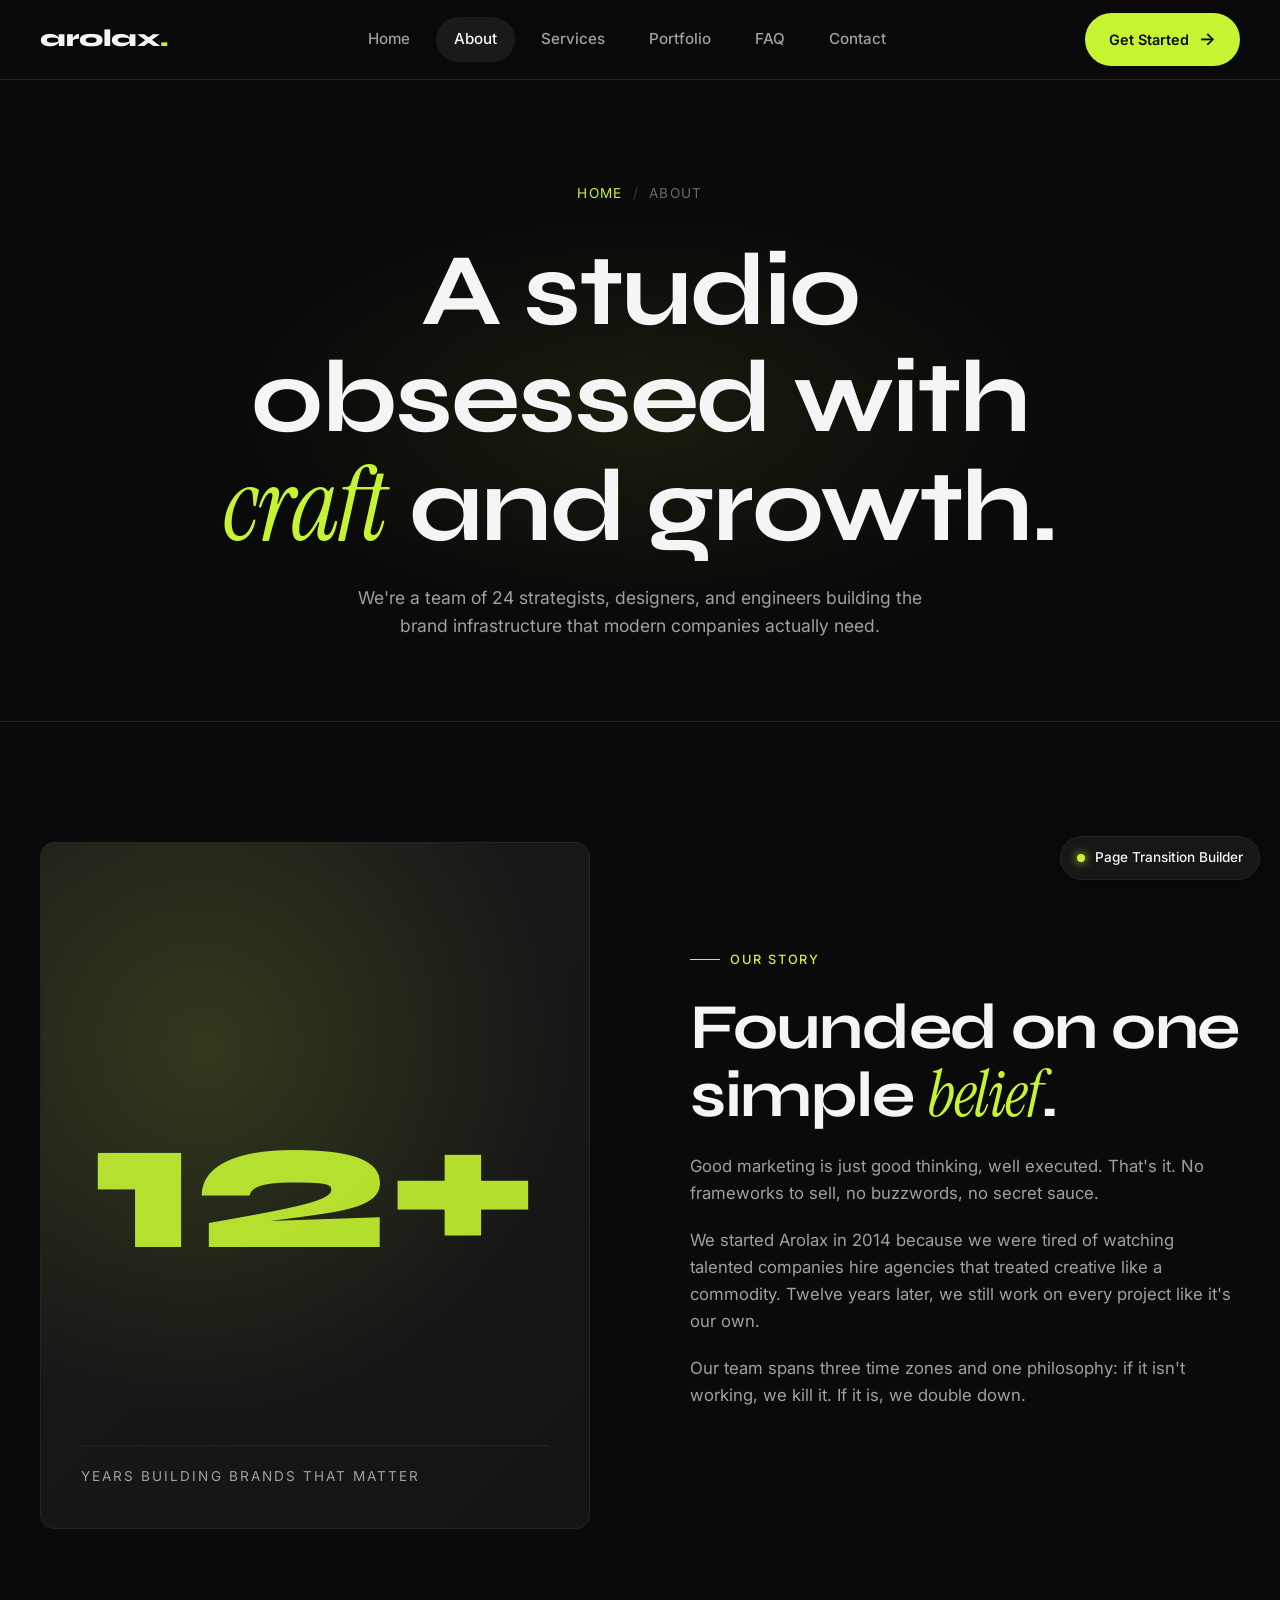
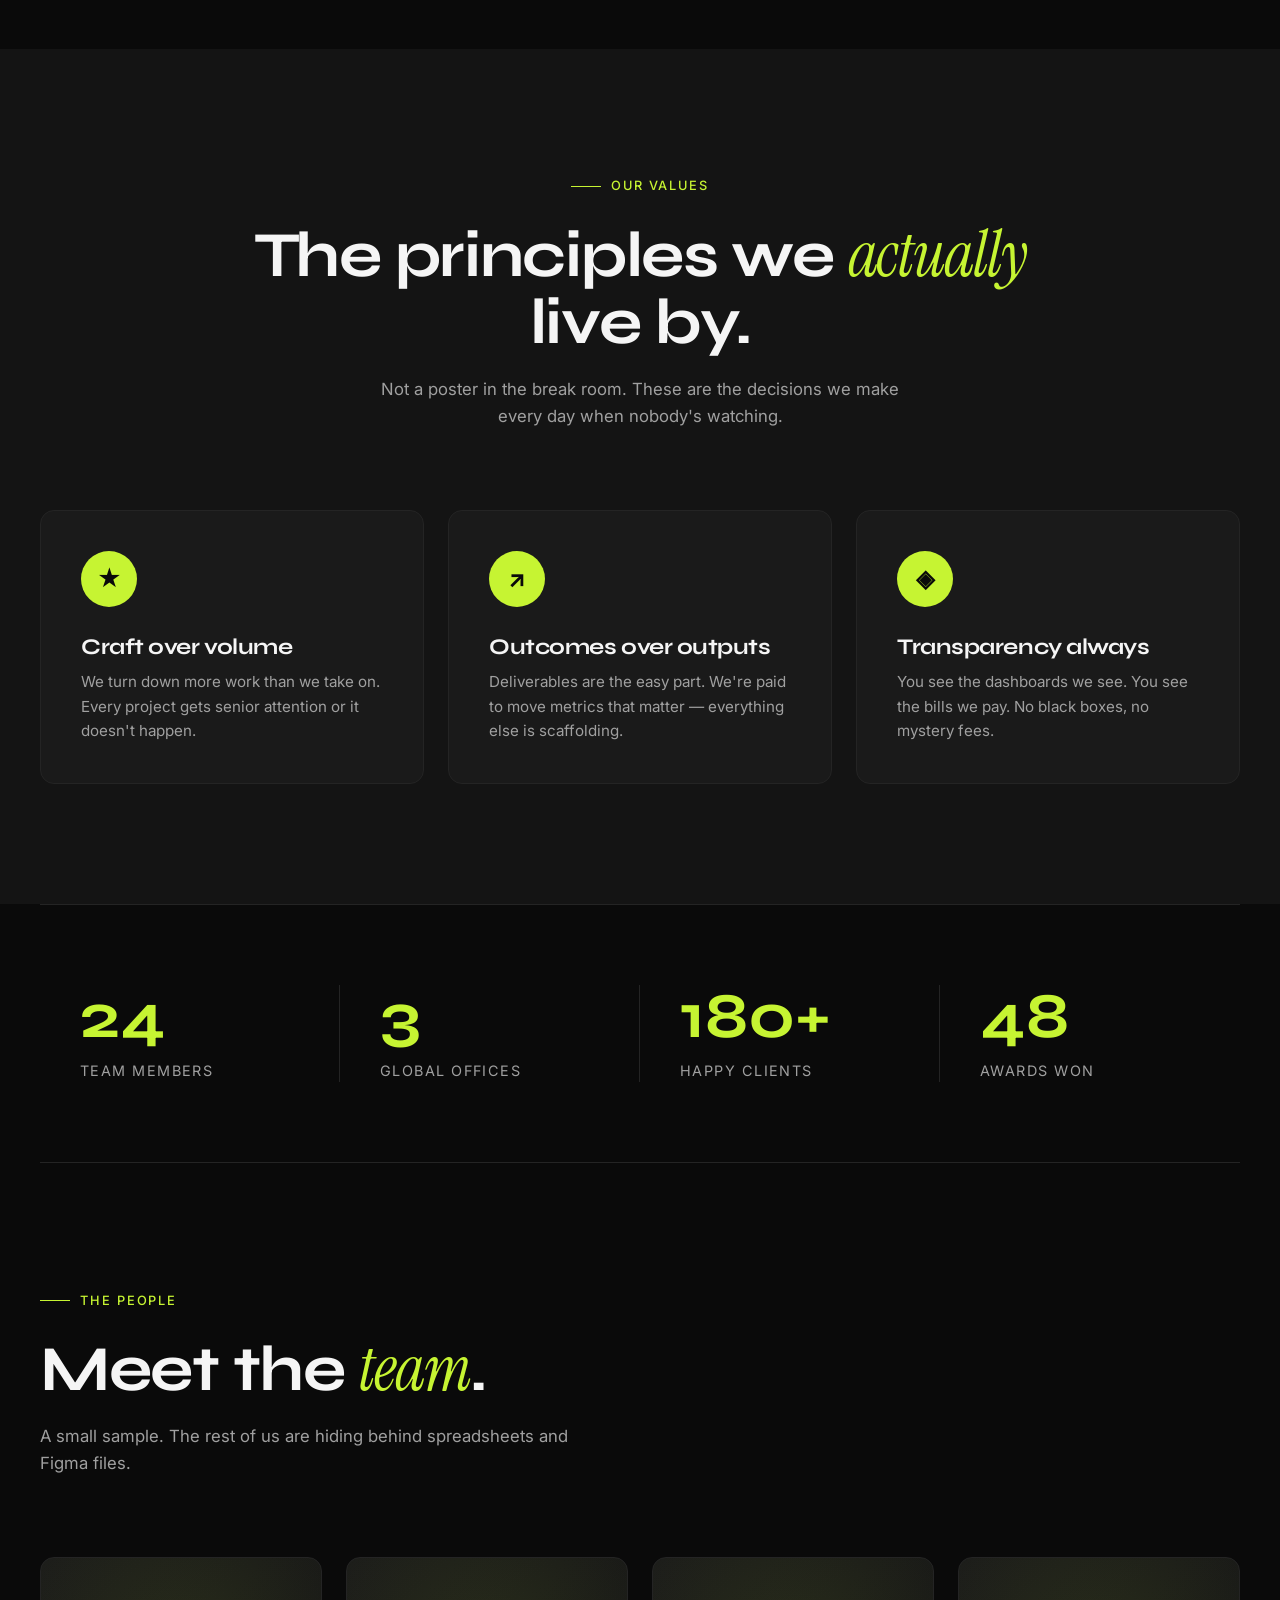
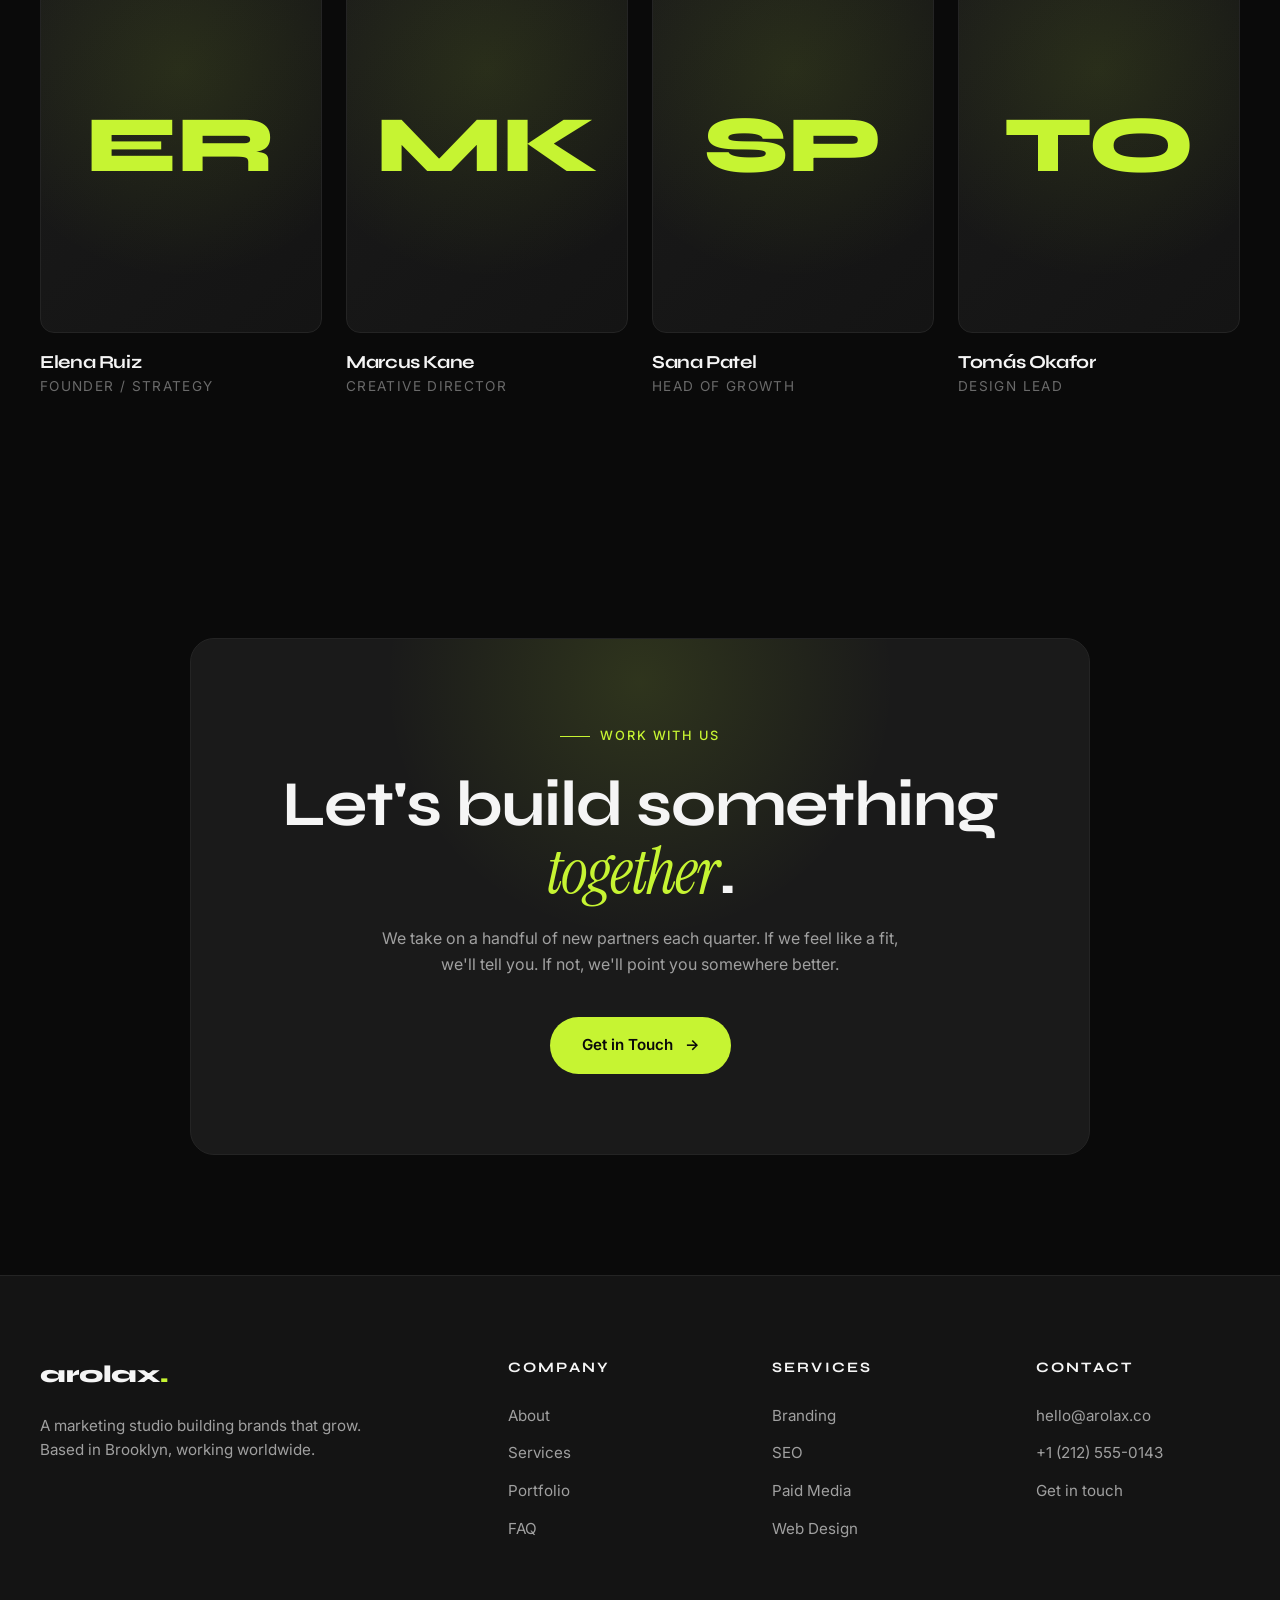
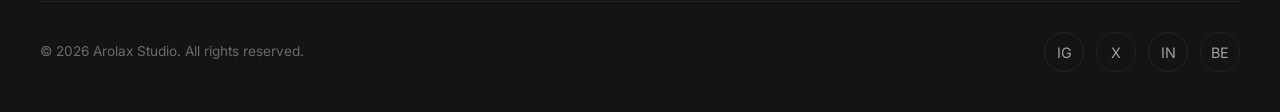
==== commit 3ec70e48: "working on preset page transition animation" ====
--- a/about.html
+++ b/about.html
@@ -9,7 +9,6 @@
     <link rel="preconnect" href="https://fonts.gstatic.com" crossorigin>
     <link href="https://fonts.googleapis.com/css2?family=Inter:wght@400;500;600;700&family=Syne:wght@500;600;700;800&family=Instrument+Serif&display=swap" rel="stylesheet">
     <link rel="stylesheet" href="css/style.css">
-    <script>try{sessionStorage.getItem('pt:transitioning')==='1'&&document.documentElement.classList.add('pt-arriving');}catch(e){}</script>
 </head>
 <body>
 
--- a/css/style.css
+++ b/css/style.css
@@ -1203,15 +1203,6 @@
    Page Transition Core
    ============================================================ */
 
-html.pt-arriving body::before {
-    content: '';
-    position: fixed;
-    inset: 0;
-    background: #0a0a0a;
-    z-index: 99998;
-    pointer-events: none;
-}
-
 .pt-overlay {
     position: fixed;
     inset: 0;
@@ -1332,7 +1323,7 @@
     will-change: transform;
 }
 
-/* Overlay UI — brand label and optional spinner shown while covering */
+/* Overlay UI — brand label shown while covering */
 .pt-overlay-ui {
     position: absolute;
     inset: 0;
@@ -1379,26 +1370,6 @@
     color: var(--accent);
     text-transform: uppercase;
     line-height: 1;
-}
-
-.pt-overlay-spinner {
-    width: 32px;
-    height: 32px;
-    opacity: 0;
-    visibility: hidden;
-}
-
-.pt-overlay-spinner-ring {
-    width: 100%;
-    height: 100%;
-    border: 2px solid rgba(255, 255, 255, 0.12);
-    border-top-color: var(--accent);
-    border-radius: 50%;
-    animation: pt-spin 0.8s linear infinite;
-}
-
-@keyframes pt-spin {
-    to { transform: rotate(360deg); }
 }
 
 /* Scale, Clip, Crossfade — full-viewport panel */
@@ -1600,6 +1571,40 @@
     padding: 1px 6px;
     border-radius: 4px;
     font-size: 0.75rem;
+}
+
+.pt-export-tabs {
+    display: flex;
+    gap: 4px;
+    padding: 4px;
+    background: #0f0f0f;
+    border: 1px solid #262626;
+    border-radius: 8px;
+    margin-top: 10px;
+    flex-shrink: 0;
+}
+
+.pt-export-tab {
+    flex: 1;
+    padding: 7px 14px;
+    background: transparent;
+    border: none;
+    color: #888;
+    border-radius: 5px;
+    cursor: pointer;
+    font-family: inherit;
+    font-size: 0.8rem;
+    font-weight: 500;
+    transition: background 0.15s, color 0.15s;
+}
+
+.pt-export-tab.active {
+    background: #2a2a2a;
+    color: var(--text);
+}
+
+.pt-export-tab:not(.active):hover {
+    color: #c0c0c0;
 }
 
 .pt-export-code {
@@ -1718,23 +1723,6 @@
     align-items: center;
     gap: 6px;
     flex-shrink: 0;
-}
-
-.pt-info {
-    display: inline-flex;
-    align-items: center;
-    justify-content: center;
-    width: 14px;
-    height: 14px;
-    border: 1px solid #555;
-    border-radius: 50%;
-    font-family: 'Times New Roman', serif;
-    font-style: italic;
-    font-size: 0.7rem;
-    color: #888;
-    background: transparent;
-    cursor: help;
-    line-height: 1;
 }
 
 .pt-row-input {
